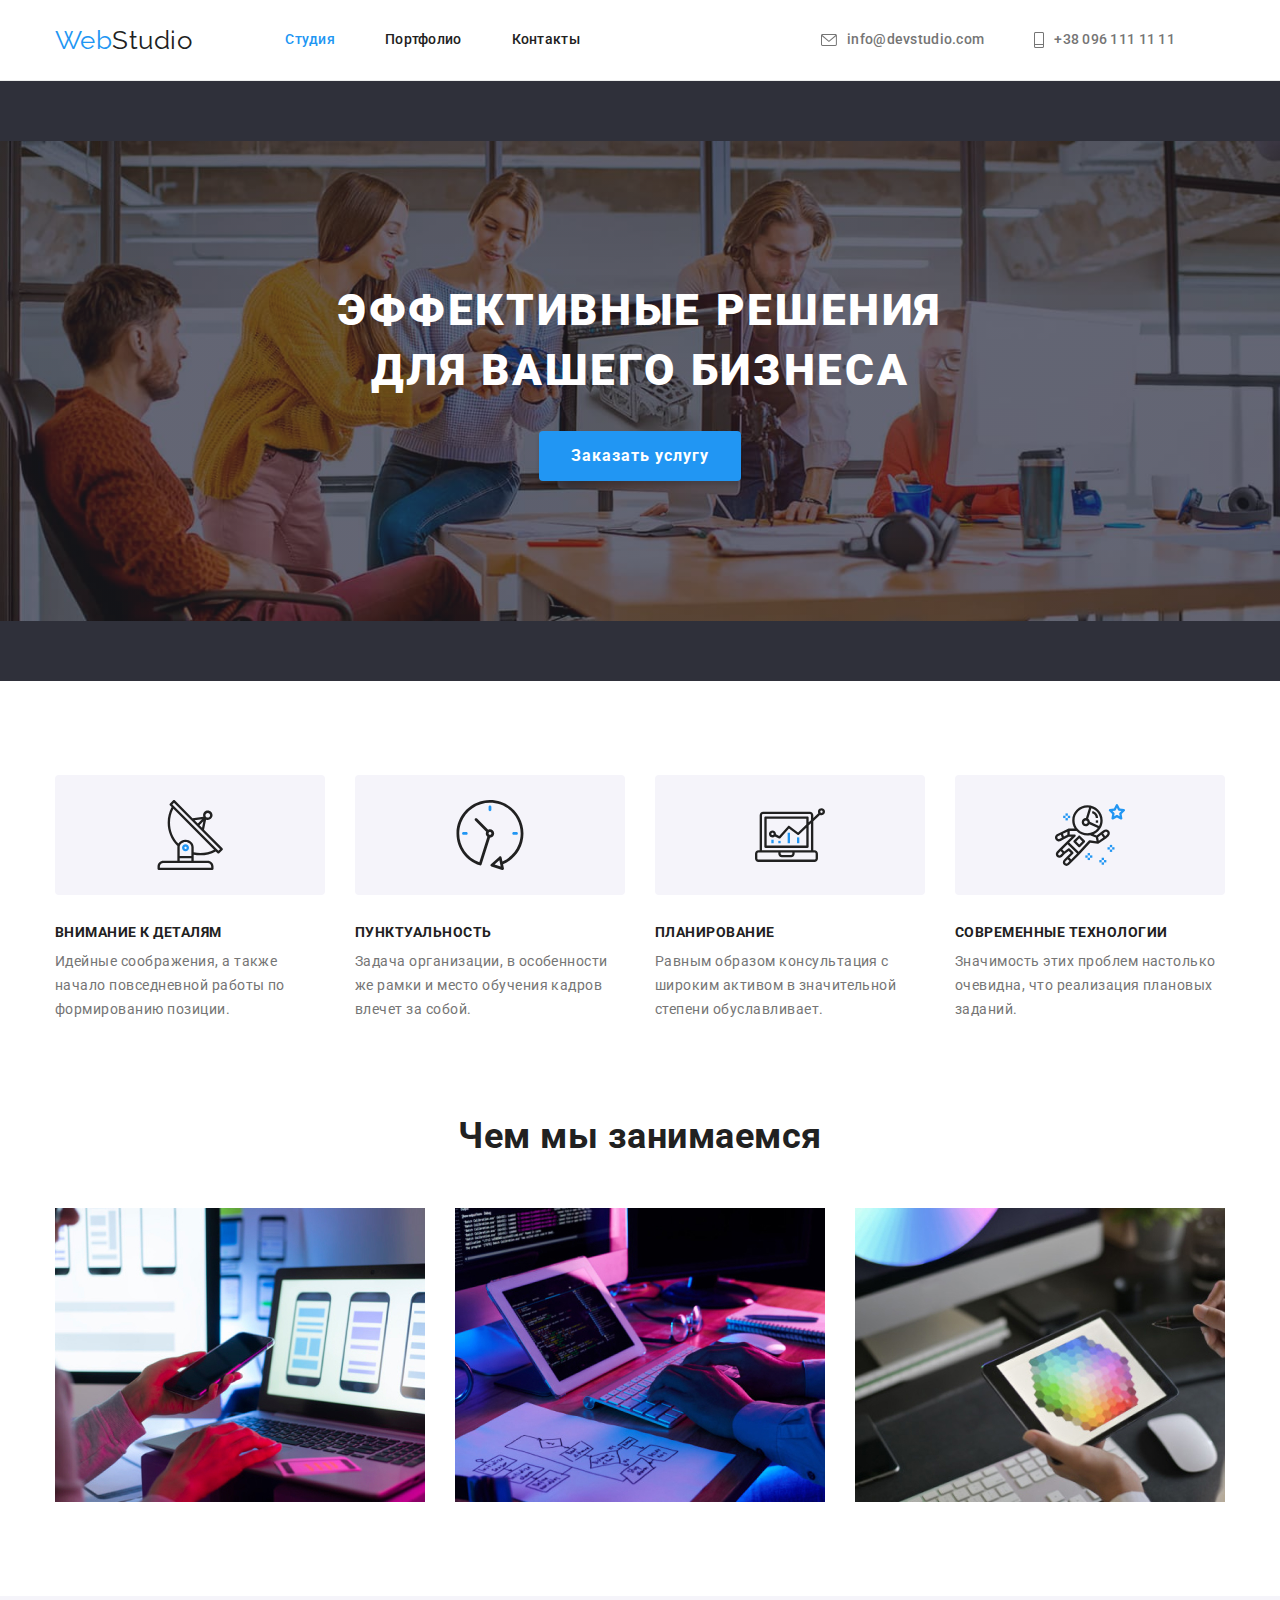
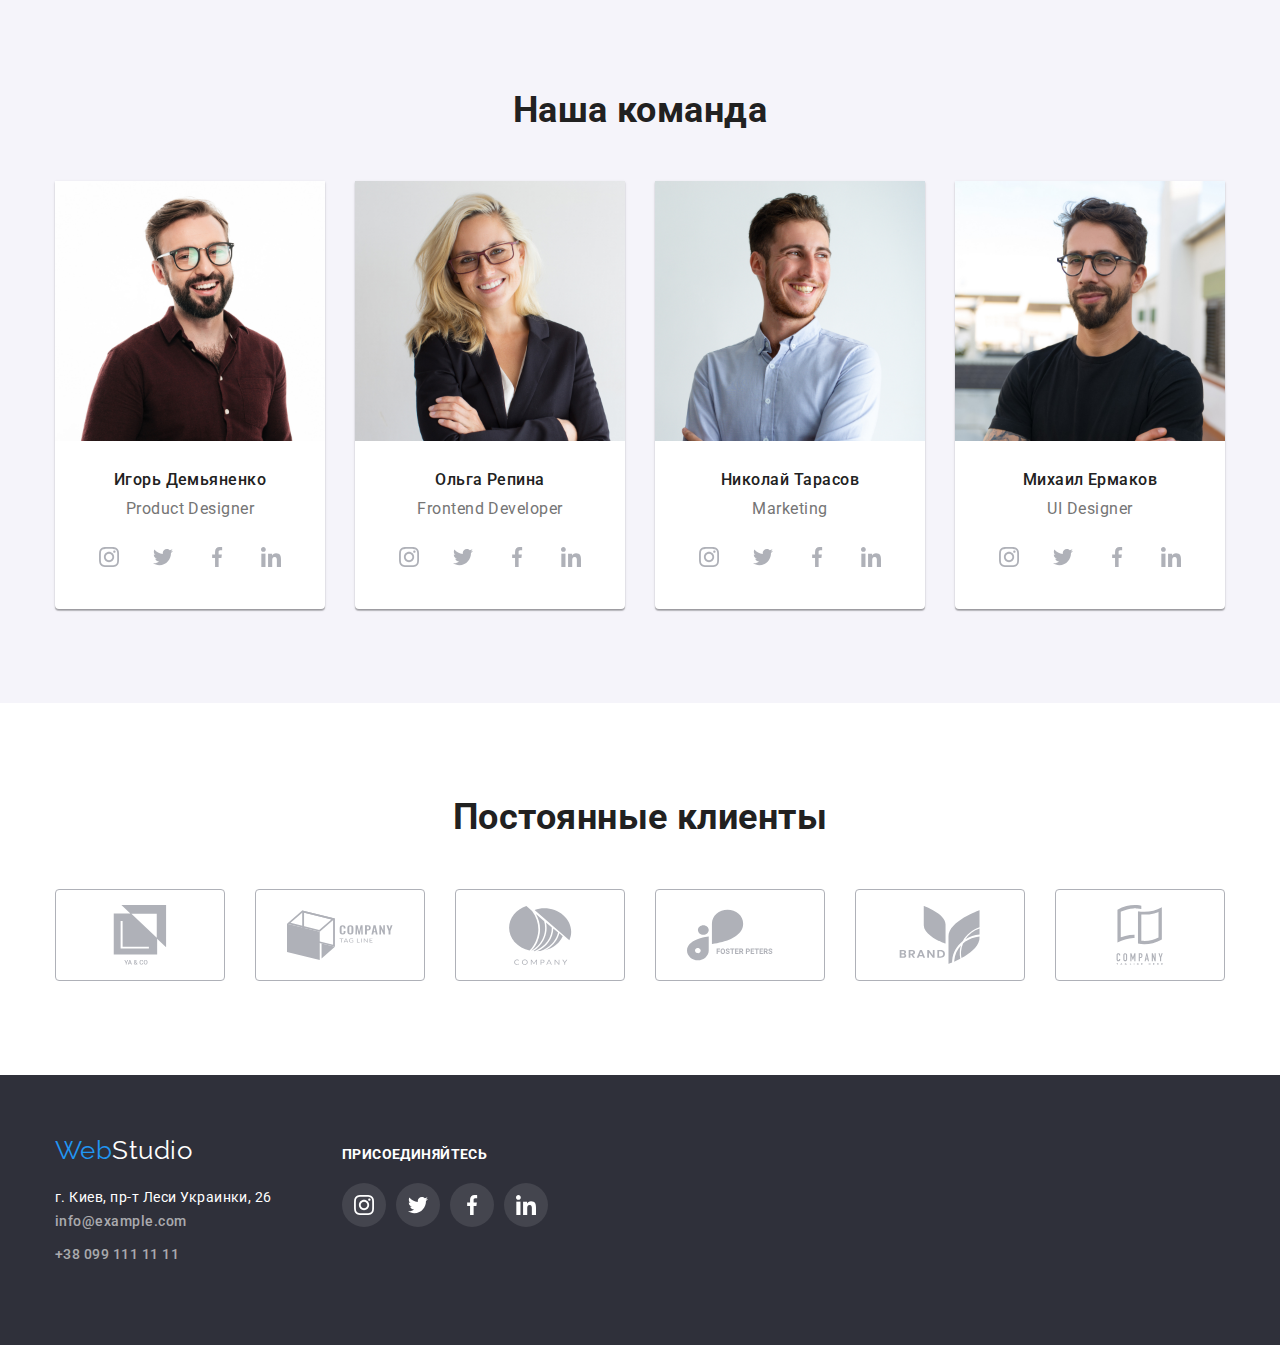
==== index.html @ 04ab1715 "Добавляет файлы ДЗ-4" ====
<!DOCTYPE html>
<html lang="ru">
    <head>
        <meta charset="UTF-8" />
        <meta http-equiv="X-UA-Compatible" content="IE=edge" />
        <meta name="viewport" content="width=device-width, initial-scale=1.0" />
        <title>Document</title>
        <link rel="preconnect" href="https://fonts.gstatic.com" />
        <link
            href="https://fonts.googleapis.com/css2?family=Raleway:wght@700&family=Roboto:wght@400;500;700;900&display=swap"
            rel="stylesheet"
        />
        <link
            rel="stylesheet"
            href="https://cdnjs.cloudflare.com/ajax/libs/modern-normalize/1.0.0/modern-normalize.min.css"
        />
        <link rel="stylesheet" href="css/styles.css" />
    </head>
    <body>
        <header class="line-bottom">
            <div class="container">
                <nav class="main-nav">
                    <a href="index.html" class="logo link"
                        ><span class="logo-accent">Web</span>Studio</a
                    >
                    <ul class="site-nav list">
                        <li class="item">
                            <a href="index.html" class="link current">Студия</a>
                        </li>
                        <li class="item">
                            <a href="portfolio.html" class="link">Портфолио</a>
                        </li>
                        <li class="item">
                            <a href="" class="link item">Контакты</a>
                        </li>
                    </ul>

                    <ul class="contact list mail-like auth-nav">
                        <li class="item">
                            <a
                                href="mailto:info@devstudio.com"
                                class="auth-nav-link"
                            >
                                <svg class="mail-icon" width="16" height="12">
                                    <use
                                        href="./images/symbol-defs.svg#icon-mail"
                                    ></use></svg
                                >info@devstudio.com
                            </a>
                        </li>
                        <li class="item">
                            <a href="tel:+380961111111" class="auth-nav-link"
                                ><svg class="tel-icon" width="10" height="16">
                                    <use
                                        href="./images/symbol-defs.svg#icon-tell"
                                    ></use></svg
                                >+38 096 111 11 11
                            </a>
                        </li>
                    </ul>
                </nav>
            </div>
        </header>
        <main>
            <section class="hero">
                <div class="container">
                    <h1 class="hero-title">
                        Эффективные решения для вашего бизнеса
                    </h1>
                    <button type="button" class="hero-button button">
                        Заказать услугу
                    </button>
                </div>
            </section>
            <section class="section feature-section">
                <div class="container">
                    <ul class="feature-list list">
                        <li class="item-list">
                            <div class="line-icon">
                                <svg
                                    class="feature-icon"
                                    width="70"
                                    height="70"
                                >
                                    <use
                                        href="./images/symbol-defs.svg#icon-antenna"
                                    ></use>
                                </svg>
                            </div>
                            <h3 class="section-title">Внимание к деталям</h3>
                            <p class="section-info">
                                Идейные соображения, а также начало повседневной
                                работы по формированию позиции.
                            </p>
                        </li>
                        <li class="item-list">
                            <div class="line-icon">
                                <svg
                                    class="feature-icon"
                                    width="70"
                                    height="70"
                                >
                                    <use
                                        href="./images/symbol-defs.svg#icon-clock"
                                    ></use>
                                </svg>
                            </div>
                            <h3 class="section-title">Пунктуальность</h3>
                            <p class="section-info">
                                Задача организации, в особенности же рамки и
                                место обучения кадров влечет за собой.
                            </p>
                        </li>
                        <li class="item-list">
                            <div class="line-icon">
                                <svg
                                    class="feature-icon"
                                    width="70"
                                    height="70"
                                >
                                    <use
                                        href="./images/symbol-defs.svg#icon-diagram"
                                    ></use>
                                </svg>
                            </div>
                            <h3 class="section-title">Планирование</h3>
                            <p class="section-info">
                                Равным образом консультация с широким активом в
                                значительной степени обуславливает.
                            </p>
                        </li>
                        <li class="item-list">
                            <div class="line-icon">
                                <svg
                                    class="feature-icon"
                                    width="70"
                                    height="70"
                                >
                                    <use
                                        href="./images/symbol-defs.svg#icon-astronaut"
                                    ></use>
                                </svg>
                            </div>
                            <h3 class="section-title">
                                Современные технологии
                            </h3>
                            <p class="section-info">
                                Значимость этих проблем настолько очевидна, что
                                реализация плановых заданий.
                            </p>
                        </li>
                    </ul>
                </div>
            </section>
            <section class="section">
                <div class="container">
                    <h2 class="section-big list">Чем мы занимаемся</h2>
                    <ul class="work list">
                        <li class="work-item">
                            <a href="">
                                <img
                                    src="images/computer.jpg"
                                    alt="Кодит на компьютере"
                                    width="370"
                            /></a>
                        </li>
                        <li class="work-item">
                            <a href=""
                                ><img
                                    src="images/notebook.jpg"
                                    alt="Кодит на ноутбуке"
                                    width="370"
                            /></a>
                        </li>
                        <li class="work-item">
                            <a href="">
                                <img
                                    src="images/tablet.jpg"
                                    alt="Кодит на планшете"
                                    width="370"
                            /></a>
                        </li>
                    </ul>
                </div>
            </section>
            <section class="section team-color">
                <div class="container">
                    <h2 class="section-big list">Наша команда</h2>
                    <ul class="team list">
                        <li class="team-item">
                            <img
                                src="images/demyanenko.jpg"
                                alt="На фото Игорь Демьяненко"
                                width="270"
                            />
                            <div class="man-rang-item">
                                <h3 class="section-man">Игорь Демьяненко</h3>
                                <p class="section-rang">Product Designer</p>
                                <ul class="list social-team">
                                    <li class="social-team-list">
                                        <a href="" class="social-team-link link">
                                            <svg
                                                class="social-team-icon"
                                                width="20"
                                                height="20"
                                            >
                                                <use
                                                    href="./images/symbol-defs.svg#icon-instagram"
                                                ></use></svg
                                        ></a>
                                    </li>
                                    <li class="social-team-list">
                                        <a href="" class="social-team-link link">
                                            <svg
                                                class="social-team-icon"
                                                width="20"
                                                height="20"
                                            >
                                                <use
                                                    href="./images/symbol-defs.svg#icon-twitter"
                                                ></use></svg
                                        ></a>
                                    </li>
                                    <li class="social-team-list">
                                        <a href="" class="social-team-link link">
                                            <svg
                                                class="social-team-icon"
                                                width="20"
                                                height="20"
                                            >
                                                <use
                                                    href="./images/symbol-defs.svg#icon-facebook"
                                                ></use></svg
                                        ></a>
                                    </li>
                                    <li class="social-team-list">
                                        <a href="" class="social-team-link link">
                                            <svg
                                                class="social-team-icon"
                                                width="20"
                                                height="20"
                                            >
                                                <use
                                                    href="./images/symbol-defs.svg#icon-linkedin"
                                                ></use></svg
                                        ></a>
                                    </li>
                                </ul>
                            </div>
                        </li>
                        <li class="team-item">
                            <img
                                src="images/repina.jpg"
                                alt="На фото Ольга Репина"
                                width="270"
                            />
                            <div class="man-rang-item">
                                <h3 class="section-man">Ольга Репина</h3>
                                <p class="section-rang">Frontend Developer</p>
                                <ul class="list social-team">
                                    <li class="social-team-list">
                                        <a href="" class="social-team-link link">
                                            <svg
                                                class="social-team-icon"
                                                width="20"
                                                height="20"
                                            >
                                                <use
                                                    href="./images/symbol-defs.svg#icon-instagram"
                                                ></use></svg
                                        ></a>
                                    </li>
                                    <li class="social-team-list">
                                        <a href="" class="social-team-link link">
                                            <svg
                                                class="social-team-icon"
                                                width="20"
                                                height="20"
                                            >
                                                <use
                                                    href="./images/symbol-defs.svg#icon-twitter"
                                                ></use></svg
                                        ></a>
                                    </li>
                                    <li class="social-team-list">
                                        <a href="" class="social-team-link link">
                                            <svg
                                                class="social-team-icon"
                                                width="20"
                                                height="20"
                                            >
                                                <use
                                                    href="./images/symbol-defs.svg#icon-facebook"
                                                ></use></svg
                                        ></a>
                                    </li>
                                    <li class="social-team-list">
                                        <a href="" class="social-team-link link">
                                            <svg
                                                class="social-team-icon"
                                                width="20"
                                                height="20"
                                            >
                                                <use
                                                    href="./images/symbol-defs.svg#icon-linkedin"
                                                ></use></svg
                                        ></a>
                                    </li>
                                </ul>
                            </div>
                        </li>
                        <li class="team-item">
                            <img
                                src="images/tarasov.jpg"
                                alt="На фото Николай Тарасов"
                                width="270"
                            />
                            <div class="man-rang-item">
                                <h3 class="section-man">Николай Тарасов</h3>
                                <p class="section-rang">Marketing</p>
                                <ul class="list social-team">
                                    <li class="social-team-list">
                                        <a href="" class="social-team-link link">
                                            <svg
                                                class="social-team-icon"
                                                width="20"
                                                height="20"
                                            >
                                                <use
                                                    href="./images/symbol-defs.svg#icon-instagram"
                                                ></use></svg
                                        ></a>
                                    </li>
                                    <li class="social-team-list">
                                        <a href="" class="social-team-link link">
                                            <svg
                                                class="social-team-icon"
                                                width="20"
                                                height="20"
                                            >
                                                <use
                                                    href="./images/symbol-defs.svg#icon-twitter"
                                                ></use></svg
                                        ></a>
                                    </li>
                                    <li class="social-team-list">
                                        <a href="" class="social-team-link link">
                                            <svg
                                                class="social-team-icon"
                                                width="20"
                                                height="20"
                                            >
                                                <use
                                                    href="./images/symbol-defs.svg#icon-facebook"
                                                ></use></svg
                                        ></a>
                                    </li>
                                    <li class="social-team-list">
                                        <a href="" class="social-team-link link">
                                            <svg
                                                class="social-team-icon"
                                                width="20"
                                                height="20"
                                            >
                                                <use
                                                    href="./images/symbol-defs.svg#icon-linkedin"
                                                ></use></svg
                                        ></a>
                                    </li>
                                </ul>
                            </div>
                        </li>
                        <li class="team-item">
                            <img
                                src="images/ermakov.jpg"
                                alt="На фото Михаил Ермаков"
                                width="270"
                            />
                            <div class="man-rang-item">
                                <h3 class="section-man">Михаил Ермаков</h3>
                                <p class="section-rang">UI Designer</p>
                                <ul class="list social-team">
                                    <li class="social-team-list">
                                        <a href="" class="social-team-link link">
                                            <svg
                                                class="social-team-icon"
                                                width="20"
                                                height="20"
                                            >
                                                <use
                                                    href="./images/symbol-defs.svg#icon-instagram"
                                                ></use></svg
                                        ></a>
                                    </li>
                                    <li class="social-team-list">
                                        <a href="" class="social-team-link link">
                                            <svg
                                                class="social-team-icon"
                                                width="20"
                                                height="20"
                                            >
                                                <use
                                                    href="./images/symbol-defs.svg#icon-twitter"
                                                ></use></svg
                                        ></a>
                                    </li>
                                    <li class="social-team-list">
                                        <a href="" class="social-team-link link">
                                            <svg
                                                class="social-team-icon"
                                                width="20"
                                                height="20"
                                            >
                                                <use
                                                    href="./images/symbol-defs.svg#icon-facebook"
                                                ></use></svg
                                        ></a>
                                    </li>
                                    <li class="social-team-list">
                                        <a href="" class="social-team-link link">
                                            <svg
                                                class="social-team-icon"
                                                width="20"
                                                height="20"
                                            >
                                                <use
                                                    href="./images/symbol-defs.svg#icon-linkedin"
                                                ></use></svg
                                        ></a>
                                    </li>
                                </ul>
                            </div>
                        </li>
                    </ul>
                </div>
            </section>
            <section class="section">
                <div class="container">
                    <h3 class="section-big">Постоянные клиенты</h3>
                    <ul class="list company">
                        <li class="company-list">
                            <a href="" class="company-link">
                                <svg
                                    class="company-icon"
                                    width="106"
                                    height="60"
                                >
                                    <use
                                        href="./images/symbol-defs.svg#icon-yago"
                                    ></use>
                                </svg>
                            </a>
                        </li>
                        <li class="company-list">
                            <a href="" class="company-link">
                                <svg
                                    class="company-icon"
                                    width="106"
                                    height="60"
                                >
                                    <use
                                        href="./images/symbol-defs.svg#icon-tagline"
                                    ></use>
                                </svg>
                            </a>
                        </li>
                        <li class="company-list">
                            <a href="" class="company-link">
                                <svg
                                    class="company-icon"
                                    width="106"
                                    height="60"
                                >
                                    <use
                                        href="./images/symbol-defs.svg#icon-company"
                                    ></use>
                                </svg>
                            </a>
                        </li>
                        <li class="company-list">
                            <a href="" class="company-link">
                                <svg
                                    class="company-icon"
                                    width="106"
                                    height="60"
                                >
                                    <use
                                        href="./images/symbol-defs.svg#icon-foster"
                                    ></use>
                                </svg>
                            </a>
                        </li>
                        <li class="company-list">
                            <a href="" class="company-link">
                                <svg
                                    class="company-icon"
                                    width="106"
                                    height="60"
                                >
                                    <use
                                        href="./images/symbol-defs.svg#icon-brand"
                                    ></use>
                                </svg>
                            </a>
                        </li>
                        <li class="company-list">
                            <a href="" class="company-link">
                                <svg
                                    class="company-icon"
                                    width="106"
                                    height="60"
                                >
                                    <use
                                        href="./images/symbol-defs.svg#icon-taghere"
                                    ></use>
                                </svg>
                            </a>
                        </li>
                    </ul>
                </div>
            </section>
        </main>
        <footer class="footer">
            <div class="container flex-footer">
                <div class="adds">
                    <a href="index.html" class="logo link logo-footer"
                        ><span class="logo-accent">Web</span
                        ><span class="logo-white">Studio</span></a
                    >
                    <address class="adds-like">
                        <p class="list">
                            <span class="adds-item"
                                >г. Киев, пр-т Леси Украинки, 26</span
                            >
                        </p>
                        <ul class="contact list">
                            <li>
                                <a
                                    href="mailto:info@example.com"
                                    class="mail link contact-mail-down"
                                    >info@example.com</a
                                >
                            </li>
                            <li>
                                <a
                                    href="tel:+380991111111"
                                    class="tel link contact-mail-down"
                                    >+38 099 111 11 11</a
                                >
                            </li>
                        </ul>
                    </address>
                </div>
                <div class="plea">
                    <h3 class="plea-title">присоединяйтесь</h3>
                    <ul class="list social">
                        <li class="social-list">
                            <a href="" class="social-link link">
                                <svg class="social-icon" width="20" height="20">
                                    <use
                                        href="./images/symbol-defs.svg#icon-instagram"
                                    ></use></svg
                            ></a>
                        </li>
                        <li class="social-list">
                            <a href="" class="social-link link">
                                <svg class="social-icon" width="20" height="20">
                                    <use
                                        href="./images/symbol-defs.svg#icon-twitter"
                                    ></use></svg
                            ></a>
                        </li>
                        <li class="social-list">
                            <a href="" class="social-link link">
                                <svg class="social-icon" width="20" height="20">
                                    <use
                                        href="./images/symbol-defs.svg#icon-facebook"
                                    ></use></svg
                            ></a>
                        </li>
                        <li class="social-list">
                            <a href="" class="social-link link">
                                <svg class="social-icon" width="20" height="20">
                                    <use
                                        href="./images/symbol-defs.svg#icon-linkedin"
                                    ></use></svg
                            ></a>
                        </li>
                    </ul>
                </div>
            </div>
        </footer>
    </body>
</html>
---- css/styles.css ----
/* цвет основного текста #757575; */
/* вторичный цвет текста  #212121*/
/* основной фон #FFFFFF  */
/* акцент #2196F3 */
/* вторичный цвет фона #2F303A */
/* основной белый цвет #FFFFFF */
:root {
    --light-gray: #757575;
    --dark-gray-100: #212121;
    --blue: #2196f3;
    --blue-gray: #afb1b8;
    --white: #fff;
    --dark-gray-200: #2f303a;
    --star-white: #f5f4fa;
    --white-link: #ffffff99;

    --primary-text-color: var(--light-gray);
    --title-text-color: var(--dark-gray-100);
    --accent-color: var(--blue);
    --title-accent-color: var(--blue-gray);
    --primary-background-color: var(--white);
    --secondary-background-color: var(--dark-gray-200);
    --title-background-color: var(--star-white);
}
body {
    background-color: var(--primary-background-color);
    color: var(--primary-text-color);
    font-family: Roboto, sans-serif;
    letter-spacing: 0.03em;
}
.link {
    text-decoration: none;
    outline: none;
    display: inline-block;
}

a {
    text-decoration: none;
}

.list {
    list-style: none;
    padding: 0;
    margin: 0;
}
.container {
    width: 1200px;
    padding-left: 15px;
    padding-right: 15px;

    margin-left: auto;
    margin-right: auto;

    /* outline: 2px solid tomato;ы */
}
.button {
    cursor: pointer;
    outline: none;
    border: none;
}

.section {
    padding-top: 94px;
    padding-bottom: 94px;

    /* background-color: tomato; */
}
.section.no-padding {
    padding-top: 0;
    padding-bottom: 0;
}

h1,
h2,
h3,
h4,
h5,
h6,
p,
ul {
    margin: 0;
}

img {
    max-width: 100%;
    height: auto;
    display: block;
}

svg {
    display: inline-block;
}

.visually-hidden {
    position: absolute;
    width: 1px;
    height: 1px;
    margin: -1px;
    border: 0;
    padding: 0;

    white-space: nowrap;
    clip-path: inset(100%);
    clip: rect(0 0 0 0);
    overflow: hidden;
}

/* Шапка и подвал */

.logo {
    display: inline-block;
    color: var(--title-text-color);
    font-family: raleway;
    font-size: 26px;
    line-height: 1.19;
}
.logo-accent,
.logo:focus {
    color: var(--accent-color);
}

.logo-white {
    color: var(--white);
}

.logo.logo-footer {
    margin-top: 0;
    margin-bottom: 20px;
}

.line-bottom {
    border-bottom: 1px solid #ececec;
}

.main-nav {
    display: flex;
    align-items: center;
}

.site-nav {
    display: flex;
    font-size: 14px;
    line-height: 1.14;
    font-weight: 500;
    letter-spacing: 0.02em;

    margin-left: 93px;
}

.site-nav .item + .item {
    margin-left: 50px;
}

.site-nav .link {
    display: block;
    padding-top: 32px;
    padding-bottom: 32px;

    color: var(--title-text-color);
}
.site-nav .link:active,
.site-nav .link:focus,
.site-nav .link:hover {
    color: var(--accent-color);
}

.main-nav .current {
    color: var(--accent-color);
}

.auth-nav-link {
    display: flex;
    align-items: center;
    color: var(--primary-text-color);
}

.auth-nav-link:hover,
.auth-nav-link:focus {
    color: var(--accent-color);
}

.auth-nav {
    display: flex;
    margin-left: auto;
    align-items: center;
}

.auth-nav .item:not(last-child) {
    margin-right: 50px;
}

.footer {
    background-color: var(--secondary-background-color);
    padding-top: 60px;
    padding-bottom: 60px;
}

.contact {
    color: var(--title-text-color);
    font-size: 14px;
    line-height: 1.14;
    font-weight: 500;
}

.contact .mail:focus,
.contact .mail:hover,
.contact .tel:focus,
.contact .tel:hover {
    color: var(--accent-color);
}

.mail-icon,
.tel-icon {
    fill: currentColor;
    margin-right: 10px;
}

.mail-icon:hover,
.tel-icon:hover {
    fill: var(--accent-color);
}

.mail-like {
    color: var(--primary-text-color);
    letter-spacing: 0.02em;
}

.adds-like {
    font-style: normal;
}
.adds {
    font-size: 14px;
    line-height: 1.71;

    color: var(--white);
    display: inline-block;
    margin-top: 0;
    margin-bottom: 9px;
}

.contact .contact-mail-down {
    font-size: 14px;
    line-height: 1.71;

    color: var(--white-link);
    display: inline-block;
    margin-top: 0;
    margin-bottom: 9px;
}

.flex-footer {
    display: flex;
    align-items: baseline;
}

.adds {
    margin-right: 70px;
}

.plea {
}

.plea-title {
    text-transform: uppercase;
    color: var(--white);
    font-size: 14px;
    line-height: 1.14;
    letter-spacing: 0.03em;

    margin-top: 0;
    margin-bottom: 20px;
}

.social {
    display: flex;
    align-items: center;
    justify-content: center;
}

.social-list {
}

.social-list:not(:last-child) {
    margin-right: 10px;
}

.social-link {
    display: inline-flex;
    width: 44px;
    height: 44px;
    align-items: center;
    justify-content: center;
    border-radius: 50%;

    background-color: rgba(255, 255, 255, 0.1);
}

.social .social-link:hover,
.social .social-link:focus {
    background-color: var(--accent-color);
}

.social-icon {
    fill: var(--white);
}

/* index.html */
.hero {
    background-color: var(--secondary-background-color);
    text-align: center;
    padding-top: 200px;
    padding-bottom: 200px;

    background-image: linear-gradient(
            to right,
            rgba(47, 48, 58, 0.4),
            rgba(47, 48, 58, 0.4)
        ),
        url(../images/workteam.jpg);

    background-repeat: no-repeat;
    background-position: center;
    background-size: contain;

    /* outline: 1px solid tomato; */
}

.hero-title {
    color: var(--white);
    font-size: 44px;
    line-height: 1.36;
    font-weight: 900;
    letter-spacing: 0.06em;
    text-transform: uppercase;
    margin: 0 auto 30px;

    max-width: 696px;
}
.hero-button {
    background-color: var(--accent-color);
    color: var(--white);
    font-size: 16px;
    line-height: 1.87;
    font-weight: 700;
    letter-spacing: 0.06em;
    border-radius: 4px;
    box-shadow: 0px 4px 4px rgba(0, 0, 0, 0.15);
    padding: 10px 32px;

    min-width: 200px;
}

.feature-list {
    display: flex;
}

.section.feature-section {
    padding-bottom: 0;
}

.item-list {
    flex-basis: 270px;
}

.item-list:not(:last-child) {
    margin-right: 30px;
}

.line-icon {
    display: flex;
    width: 100%;
    height: 120px;
    background-color: var(--title-background-color);
    border-radius: 4px;

    align-items: center;
    justify-content: center;

   
    margin-bottom: 30px;
}

.section-title {
    color: var(--title-text-color);
    font-size: 14px;
    line-height: 1.14;
    font-weight: 700;
    text-transform: uppercase;

    margin-bottom: 10px;
}
.section-info {
    font-size: 14px;
    line-height: 1.7;
    margin-top: 0;
}

.work {
    display: flex;
    flex-wrap: wrap;
    justify-content: center;
}

.work-item {
    flex-basis: 370px;
}

.work .work-item:not(:last-child) {
    margin-right: 30px;
}

.section-big {
    color: var(--title-text-color);
    font-size: 36px;
    line-height: 1.16;
    font-weight: 700;
    margin-top: 0;
    margin-bottom: 50px;
    text-align: center;
}

.team-color {
    background-color: var(--title-background-color);
}

.team {
    display: flex;
    flex-wrap: nowrap;
}

.team .team-item {
    margin-top: 0;
    background-color: var(--white);
    box-shadow: 0px 1px 3px rgba(0, 0, 0, 0.12), 0px 1px 1px rgba(0, 0, 0, 0.14),
        0px 2px 1px rgba(0, 0, 0, 0.2);
    border-radius: 0px 0px 4px 4px;
}

.team .team-item:not(:last-child) {
    margin-right: 30px;
}

.man-rang-item {
    padding-top: 30px;
    padding-bottom: 30px;
}
.section-man {
    color: var(--title-text-color);
    font-size: 16px;
    line-height: 1.18;

    font-weight: 500;
    text-align: center;

    margin-top: 0;
    margin-bottom: 10px;
}
.section-rang {
    font-size: 16px;
    line-height: 1.18;
    text-align: center;

    margin-top: 0;
    margin-bottom: 16px;
}

.social-team {
    display: flex;
    align-items: center;
    justify-content: center;
}

.social-team-list:not(:last-child) {
    margin-right: 10px;
}

.social-team-list {
    display: flex;
}

.social-team-link {
    display: inline-flex;
    width: 44px;
    height: 44px;
    border-radius: 50%;
    justify-content: center;
    align-items: center;
}

.social-team-list .social-team-link .social-team-icon {
    fill: var(--title-accent-color);
}

.social-team-list .social-team-link:hover .social-team-icon,
.social-team-list .social-team-link:focus .social-team-icon {
    fill: var(--white);
}
.social-team-list .social-team-link:hover,
.social-team-list .social-team-link:focus {
    background-color: var(--accent-color);
}

.company {
    display: flex;
    align-items: center;
    justify-content: center;
}

.company .company-list:not(:last-child) {
    margin-right: 30px;
}

.company-link {
    display: inline-flex;
    border: 1px solid var(--blue-gray);
    width: 170px;
    height: 92px;
    justify-content: center;
    align-items: center;
    border-radius: 4px;

    fill: var(--blue-gray);
}

.company-link:hover .company-icon,
.company-link:focus .company-icon {
    fill: var(--accent-color);
}

.company-link:hover,
.company-link:focus {
    border-color: var(--accent-color);
}
/* portfolio.html */

.site-option {
    display: flex;
    justify-content: center;
    margin-bottom: 56px;
}

.site-option .site-option-button {
    background-color: var(--title-background-color);
    color: var(--title-text-color);
    font-family: Roboto, sans-serif;
    font-size: 16px;
    line-height: 1.62;
    font-weight: 500;
    border-radius: 4px;

    padding: 6px 22px;
    min-width: 73px;
    max-width: 145px;
}

.site-option .item-button:not(:last-child) {
    margin-right: 8px;
}

.item-link {
    flex-basis: 370px;
}
.site-combining .item-link:nth-last-child(-n + 3) {
    margin-bottom: 0;
}

.site-option .site-option-button:hover,
.site-option .site-option-button:focus {
    background-color: var(--accent-color);
    color: var(--white);
    box-shadow: 0px 3px 1px rgba(0, 0, 0, 0.1), 0px 1px 2px rgba(0, 0, 0, 0.08),
        0px 2px 2px rgba(0, 0, 0, 0.12);
    border-radius: 4px;
}

.site-combining {
    display: flex;
    flex-wrap: wrap;
    justify-content: center;
}

.site-combining li {
    box-sizing: border-box;

    margin-right: 30px;
    margin-bottom: 30px;
}

.site-combining li:nth-child(3n) {
    margin-right: 0;
}

.line-item {
    border: 1px solid #eeeeee;
    border-top: none;
    padding-top: 20px;
    padding-bottom: 20px;
    padding-left: 24px;
    padding-right: 24px;
}

.site-combining-link:hover,
.site-combining-link:focus {
    box-shadow: 0px 1px 1px rgba(0, 0, 0, 0.12), 0px 4px 4px rgba(0, 0, 0, 0.06),
        1px 4px 6px rgba(0, 0, 0, 0.16);
}

.section-name {
    color: var(--title-text-color);
    font-size: 18px;
    line-height: 2;
    letter-spacing: 0.06em;

    margin-top: 0;
    margin-bottom: 4px;
}
.section-use {
    color: var(--primary-text-color);
    font-size: 16px;
    line-height: 1.87;

    margin-top: 0;
}
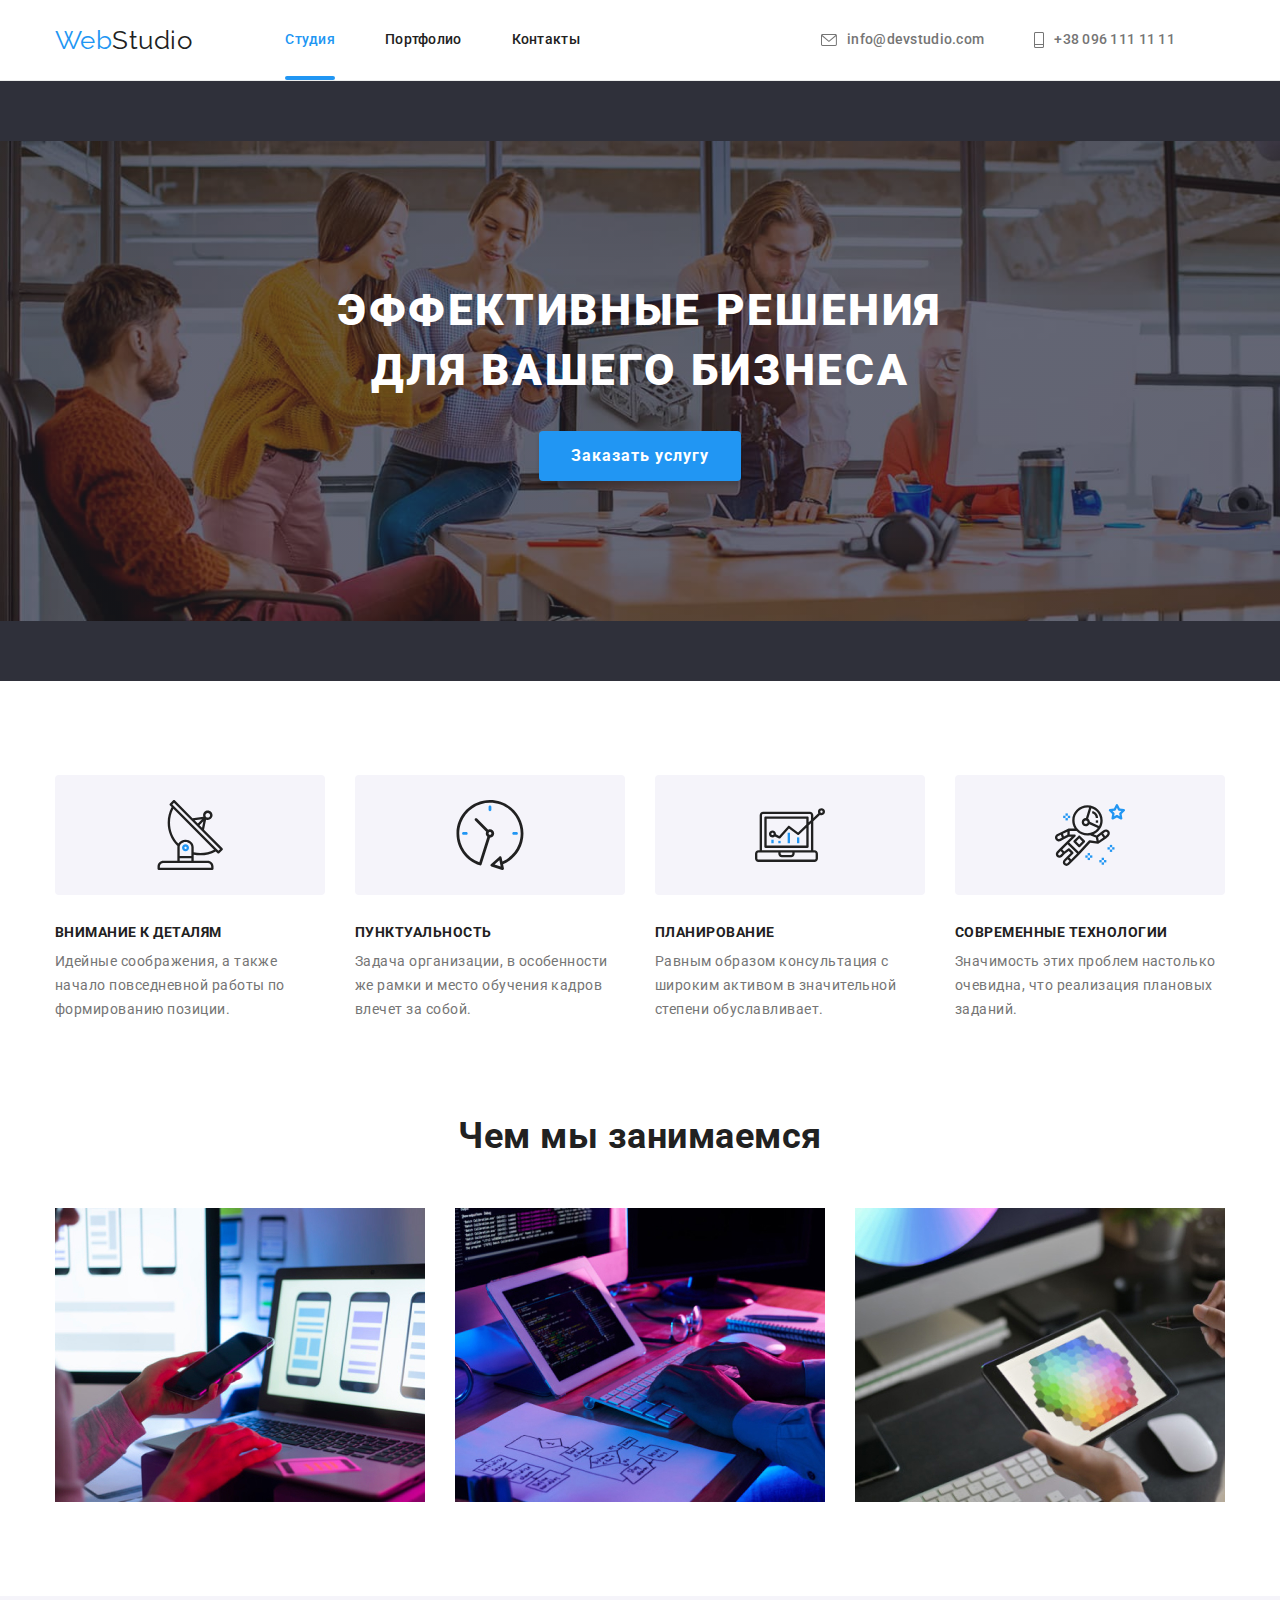
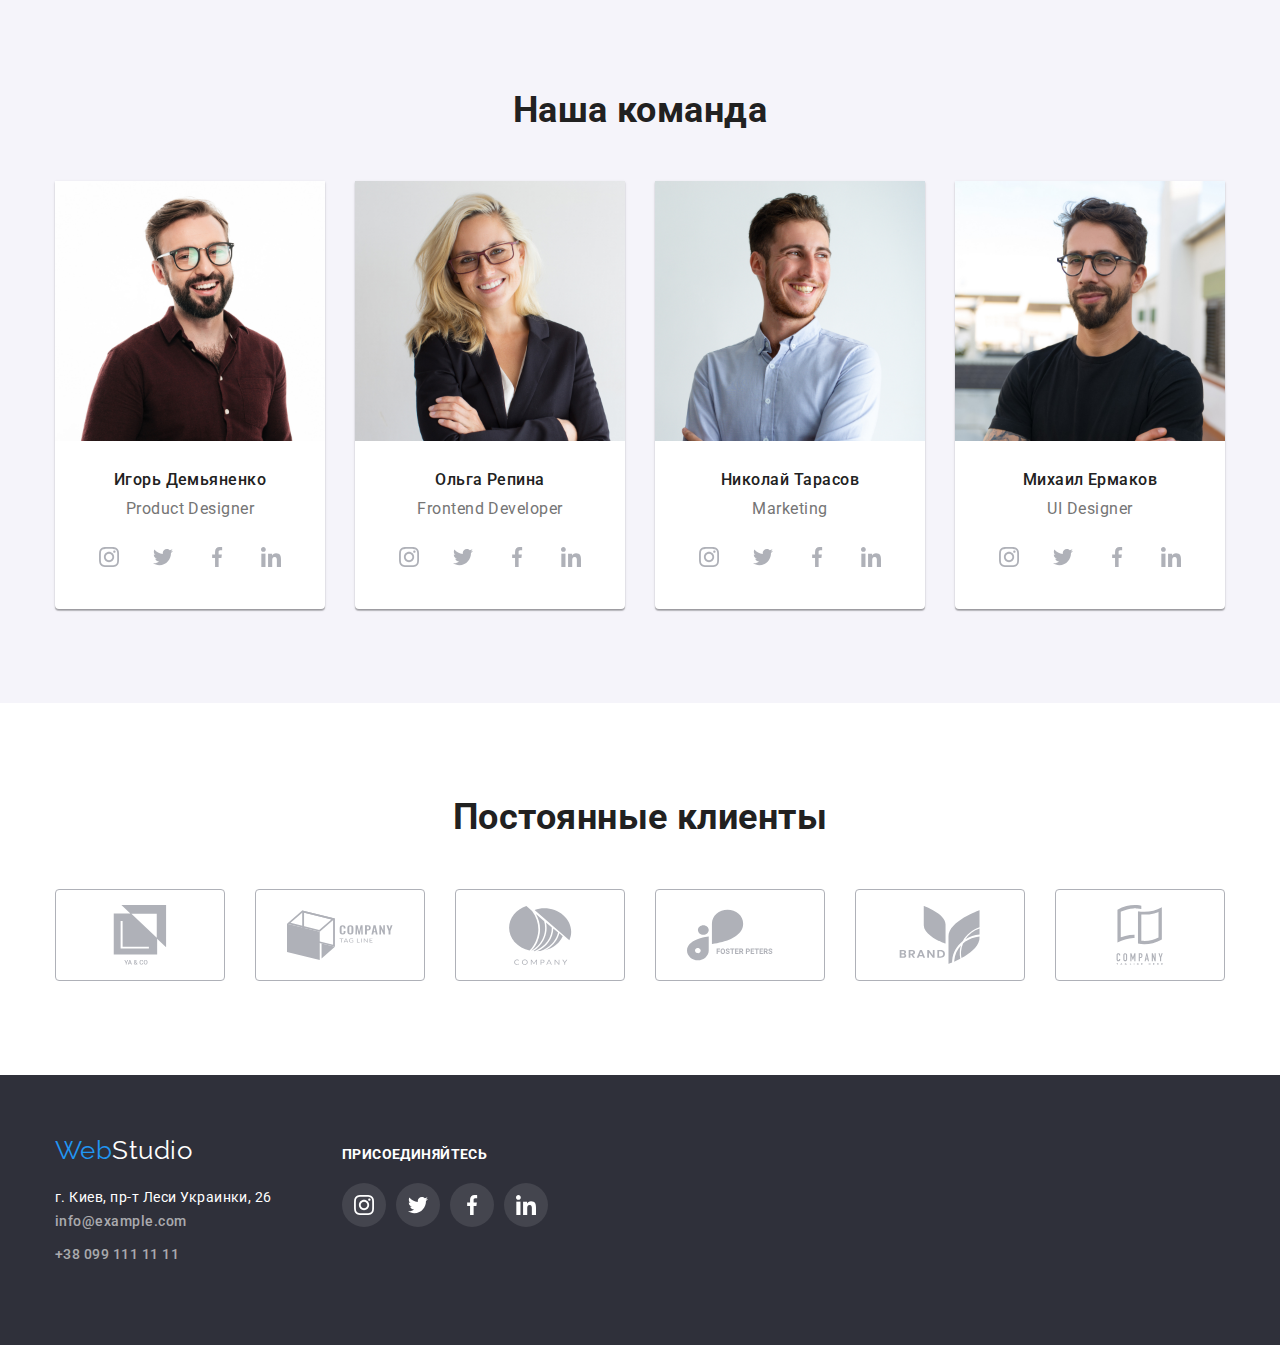
==== commit fc96693b: "Добавляет подчеркивание активной странице" ====
--- a/index.html
+++ b/index.html
@@ -25,7 +25,7 @@
                     >
                     <ul class="site-nav list">
                         <li class="item">
-                            <a href="index.html" class="link current">Студия</a>
+                            <a href="index.html" class="link current link-border">Студия</a>
                         </li>
                         <li class="item">
                             <a href="portfolio.html" class="link">Портфолио</a>
@@ -198,7 +198,10 @@
                                 <p class="section-rang">Product Designer</p>
                                 <ul class="list social-team">
                                     <li class="social-team-list">
-                                        <a href="" class="social-team-link link">
+                                        <a
+                                            href=""
+                                            class="social-team-link link"
+                                        >
                                             <svg
                                                 class="social-team-icon"
                                                 width="20"
@@ -210,7 +213,10 @@
                                         ></a>
                                     </li>
                                     <li class="social-team-list">
-                                        <a href="" class="social-team-link link">
+                                        <a
+                                            href=""
+                                            class="social-team-link link"
+                                        >
                                             <svg
                                                 class="social-team-icon"
                                                 width="20"
@@ -222,7 +228,10 @@
                                         ></a>
                                     </li>
                                     <li class="social-team-list">
-                                        <a href="" class="social-team-link link">
+                                        <a
+                                            href=""
+                                            class="social-team-link link"
+                                        >
                                             <svg
                                                 class="social-team-icon"
                                                 width="20"
@@ -234,7 +243,10 @@
                                         ></a>
                                     </li>
                                     <li class="social-team-list">
-                                        <a href="" class="social-team-link link">
+                                        <a
+                                            href=""
+                                            class="social-team-link link"
+                                        >
                                             <svg
                                                 class="social-team-icon"
                                                 width="20"
@@ -259,7 +271,10 @@
                                 <p class="section-rang">Frontend Developer</p>
                                 <ul class="list social-team">
                                     <li class="social-team-list">
-                                        <a href="" class="social-team-link link">
+                                        <a
+                                            href=""
+                                            class="social-team-link link"
+                                        >
                                             <svg
                                                 class="social-team-icon"
                                                 width="20"
@@ -271,7 +286,10 @@
                                         ></a>
                                     </li>
                                     <li class="social-team-list">
-                                        <a href="" class="social-team-link link">
+                                        <a
+                                            href=""
+                                            class="social-team-link link"
+                                        >
                                             <svg
                                                 class="social-team-icon"
                                                 width="20"
@@ -283,7 +301,10 @@
                                         ></a>
                                     </li>
                                     <li class="social-team-list">
-                                        <a href="" class="social-team-link link">
+                                        <a
+                                            href=""
+                                            class="social-team-link link"
+                                        >
                                             <svg
                                                 class="social-team-icon"
                                                 width="20"
@@ -295,7 +316,10 @@
                                         ></a>
                                     </li>
                                     <li class="social-team-list">
-                                        <a href="" class="social-team-link link">
+                                        <a
+                                            href=""
+                                            class="social-team-link link"
+                                        >
                                             <svg
                                                 class="social-team-icon"
                                                 width="20"
@@ -320,7 +344,10 @@
                                 <p class="section-rang">Marketing</p>
                                 <ul class="list social-team">
                                     <li class="social-team-list">
-                                        <a href="" class="social-team-link link">
+                                        <a
+                                            href=""
+                                            class="social-team-link link"
+                                        >
                                             <svg
                                                 class="social-team-icon"
                                                 width="20"
@@ -332,7 +359,10 @@
                                         ></a>
                                     </li>
                                     <li class="social-team-list">
-                                        <a href="" class="social-team-link link">
+                                        <a
+                                            href=""
+                                            class="social-team-link link"
+                                        >
                                             <svg
                                                 class="social-team-icon"
                                                 width="20"
@@ -344,7 +374,10 @@
                                         ></a>
                                     </li>
                                     <li class="social-team-list">
-                                        <a href="" class="social-team-link link">
+                                        <a
+                                            href=""
+                                            class="social-team-link link"
+                                        >
                                             <svg
                                                 class="social-team-icon"
                                                 width="20"
@@ -356,7 +389,10 @@
                                         ></a>
                                     </li>
                                     <li class="social-team-list">
-                                        <a href="" class="social-team-link link">
+                                        <a
+                                            href=""
+                                            class="social-team-link link"
+                                        >
                                             <svg
                                                 class="social-team-icon"
                                                 width="20"
@@ -381,7 +417,10 @@
                                 <p class="section-rang">UI Designer</p>
                                 <ul class="list social-team">
                                     <li class="social-team-list">
-                                        <a href="" class="social-team-link link">
+                                        <a
+                                            href=""
+                                            class="social-team-link link"
+                                        >
                                             <svg
                                                 class="social-team-icon"
                                                 width="20"
@@ -393,7 +432,10 @@
                                         ></a>
                                     </li>
                                     <li class="social-team-list">
-                                        <a href="" class="social-team-link link">
+                                        <a
+                                            href=""
+                                            class="social-team-link link"
+                                        >
                                             <svg
                                                 class="social-team-icon"
                                                 width="20"
@@ -405,7 +447,10 @@
                                         ></a>
                                     </li>
                                     <li class="social-team-list">
-                                        <a href="" class="social-team-link link">
+                                        <a
+                                            href=""
+                                            class="social-team-link link"
+                                        >
                                             <svg
                                                 class="social-team-icon"
                                                 width="20"
@@ -417,7 +462,10 @@
                                         ></a>
                                     </li>
                                     <li class="social-team-list">
-                                        <a href="" class="social-team-link link">
+                                        <a
+                                            href=""
+                                            class="social-team-link link"
+                                        >
                                             <svg
                                                 class="social-team-icon"
                                                 width="20"
@@ -590,5 +638,6 @@
                 </div>
             </div>
         </footer>
+        <script src="./js/modal.js"></script>
     </body>
 </html>
--- a/css/styles.css
+++ b/css/styles.css
@@ -138,6 +138,7 @@
 }
 
 .site-nav {
+    
     display: flex;
     font-size: 14px;
     line-height: 1.14;
@@ -166,6 +167,22 @@
 
 .main-nav .current {
     color: var(--accent-color);
+}
+
+.link-border{
+    position: relative;
+    display: inline-block;
+}
+.site-nav .link-border::after {
+    position: absolute;
+    left: 0;
+    bottom: 0;
+    content: '';
+    display: inline-block;
+    width: 100%;
+    height: 4px;
+    background-color: var(--accent-color);
+    border-radius: 4px;
 }
 
 .auth-nav-link {
@@ -376,7 +393,6 @@
     align-items: center;
     justify-content: center;
 
-   
     margin-bottom: 30px;
 }
 
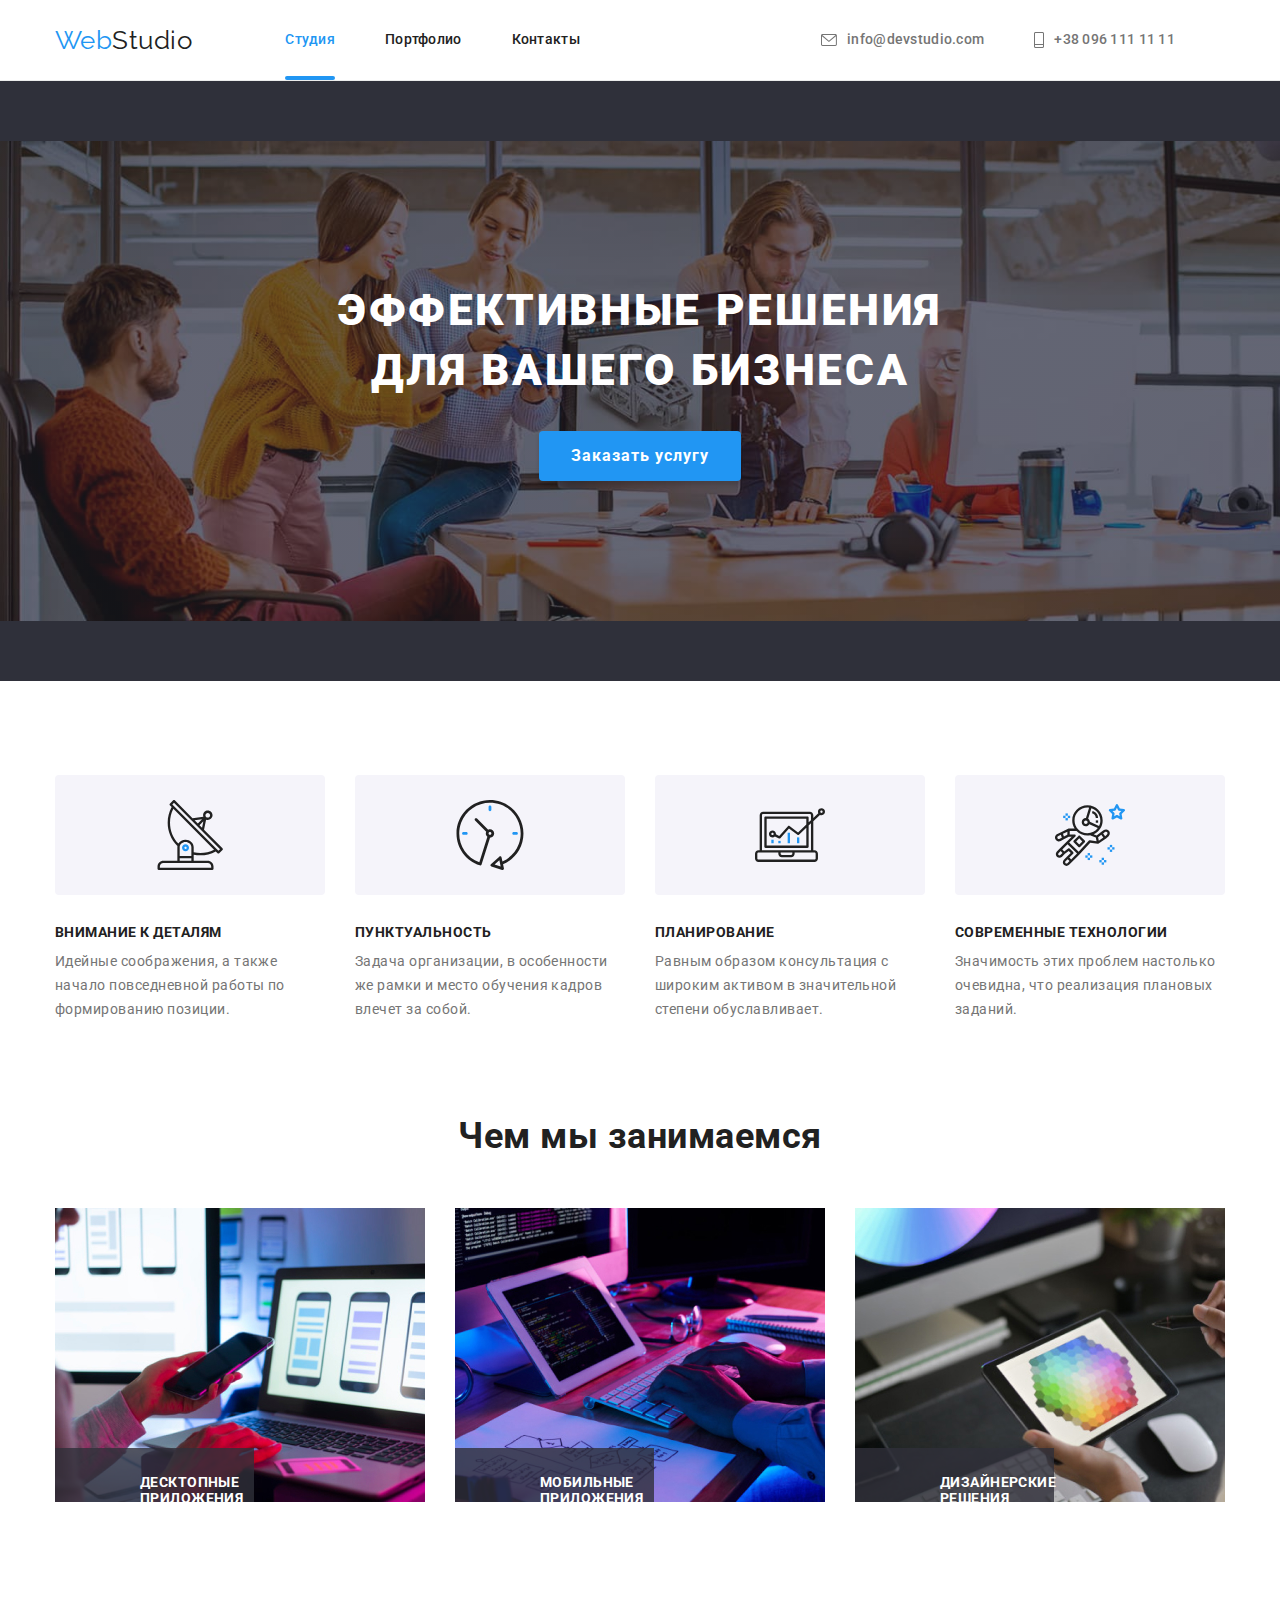
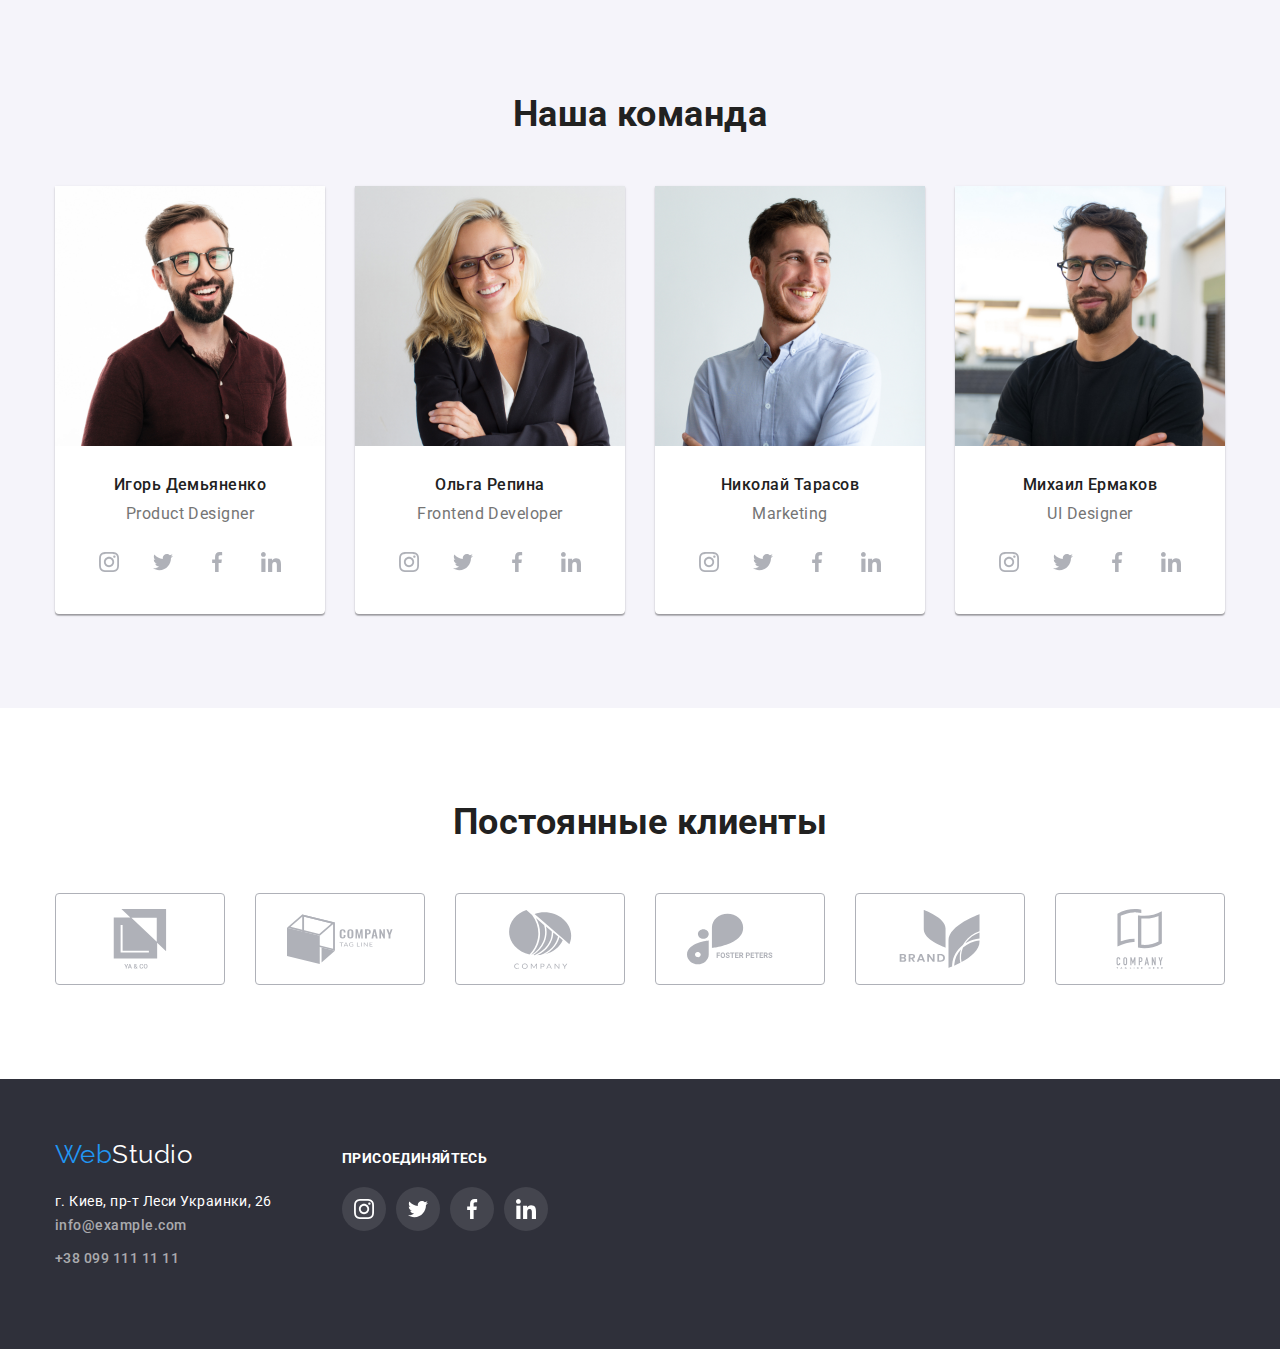
==== commit 1ee04f9c: "Тест" ====
--- a/index.html
+++ b/index.html
@@ -25,7 +25,11 @@
                     >
                     <ul class="site-nav list">
                         <li class="item">
-                            <a href="index.html" class="link current link-border">Студия</a>
+                            <a
+                                href="index.html"
+                                class="link current link-border"
+                                >Студия</a
+                            >
                         </li>
                         <li class="item">
                             <a href="portfolio.html" class="link">Портфолио</a>
@@ -156,29 +160,44 @@
                 <div class="container">
                     <h2 class="section-big list">Чем мы занимаемся</h2>
                     <ul class="work list">
-                        <li class="work-item">
-                            <a href="">
+                       <li class="work-item">
+                            <a href="" class="work-product">
                                 <img
                                     src="images/computer.jpg"
                                     alt="Кодит на компьютере"
                                     width="370"
-                            /></a>
+                                />
+
+                                <h3 class="product-name">
+                                    Десктопные приложения
+                                </h3>
+                            </a>
                         </li>
                         <li class="work-item">
-                            <a href=""
+                            <a href="" class="work-product"
                                 ><img
                                     src="images/notebook.jpg"
                                     alt="Кодит на ноутбуке"
                                     width="370"
-                            /></a>
+                                />
+
+                                <h3 class="product-name">
+                                    Мобильные приложения
+                                </h3>
+                            </a>
                         </li>
                         <li class="work-item">
-                            <a href="">
+                            <a href="" class="work-product">
                                 <img
                                     src="images/tablet.jpg"
                                     alt="Кодит на планшете"
                                     width="370"
-                            /></a>
+                                />
+
+                                <h3 class="product-name">
+                                    Дизайнерские решения
+                                </h3>
+                            </a>
                         </li>
                     </ul>
                 </div>
--- a/css/styles.css
+++ b/css/styles.css
@@ -138,7 +138,6 @@
 }
 
 .site-nav {
-    
     display: flex;
     font-size: 14px;
     line-height: 1.14;
@@ -169,15 +168,14 @@
     color: var(--accent-color);
 }
 
-.link-border{
+.link-border {
     position: relative;
-    display: inline-block;
 }
 .site-nav .link-border::after {
     position: absolute;
     left: 0;
     bottom: 0;
-    content: '';
+    content: "";
     display: inline-block;
     width: 100%;
     height: 4px;
@@ -420,6 +418,39 @@
 .work-item {
     flex-basis: 370px;
 }
+.work-product {
+    position: relative;
+    display: inline-block;
+}
+
+.work-product .product-name {
+    position: absolute;
+    bottom: 0;
+    z-index: 1;
+
+    color: var(--white);
+    width: 199px;
+    height: 16px;
+
+    font-size: 14px;
+    line-height: 1.14;
+    text-align: center;
+    letter-spacing: 0.03em;
+    text-transform: uppercase;
+    
+
+    background: rgba(47, 48, 58, 0.8);
+    padding: 27px 85px 27px 85px;
+}
+
+/* .product-name::after{
+    content: '';
+    position: absolute;
+    top: 50%;
+    bottom: 50%;
+
+    
+} */
 
 .work .work-item:not(:last-child) {
     margin-right: 30px;
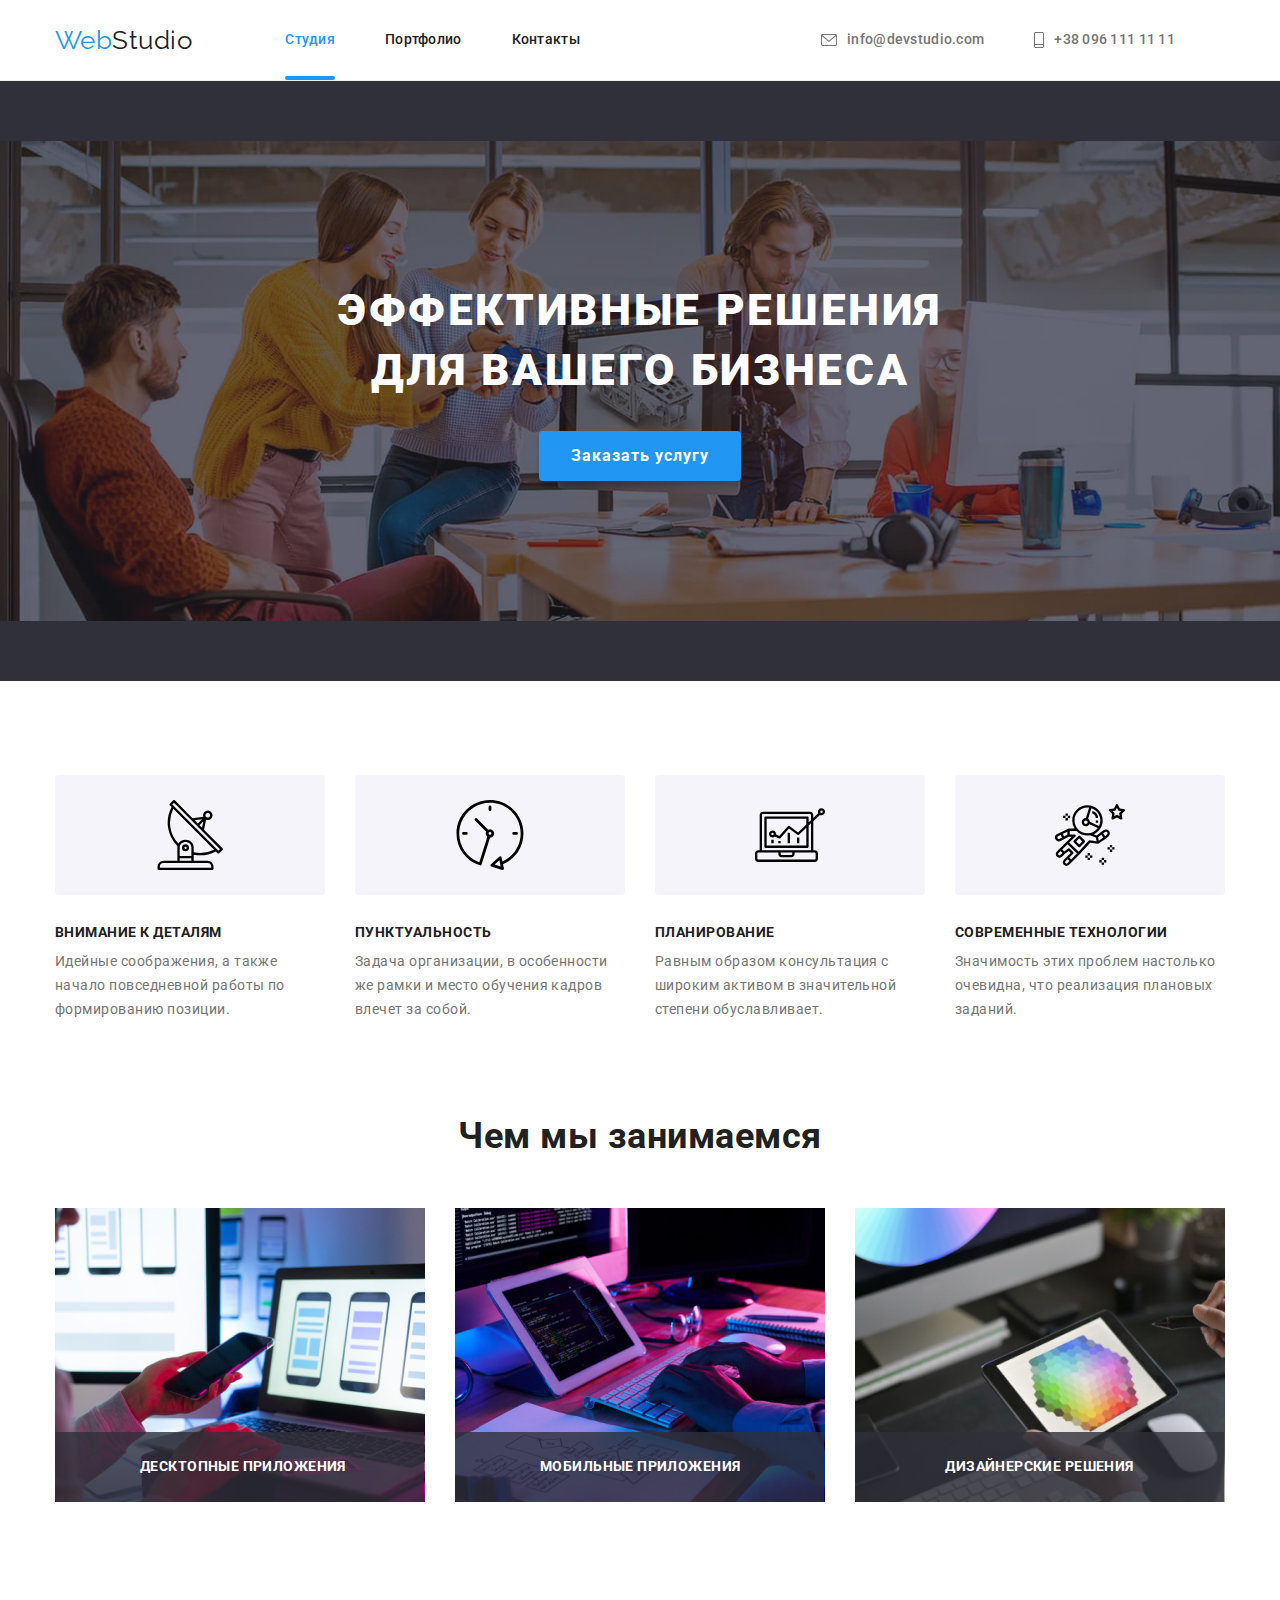
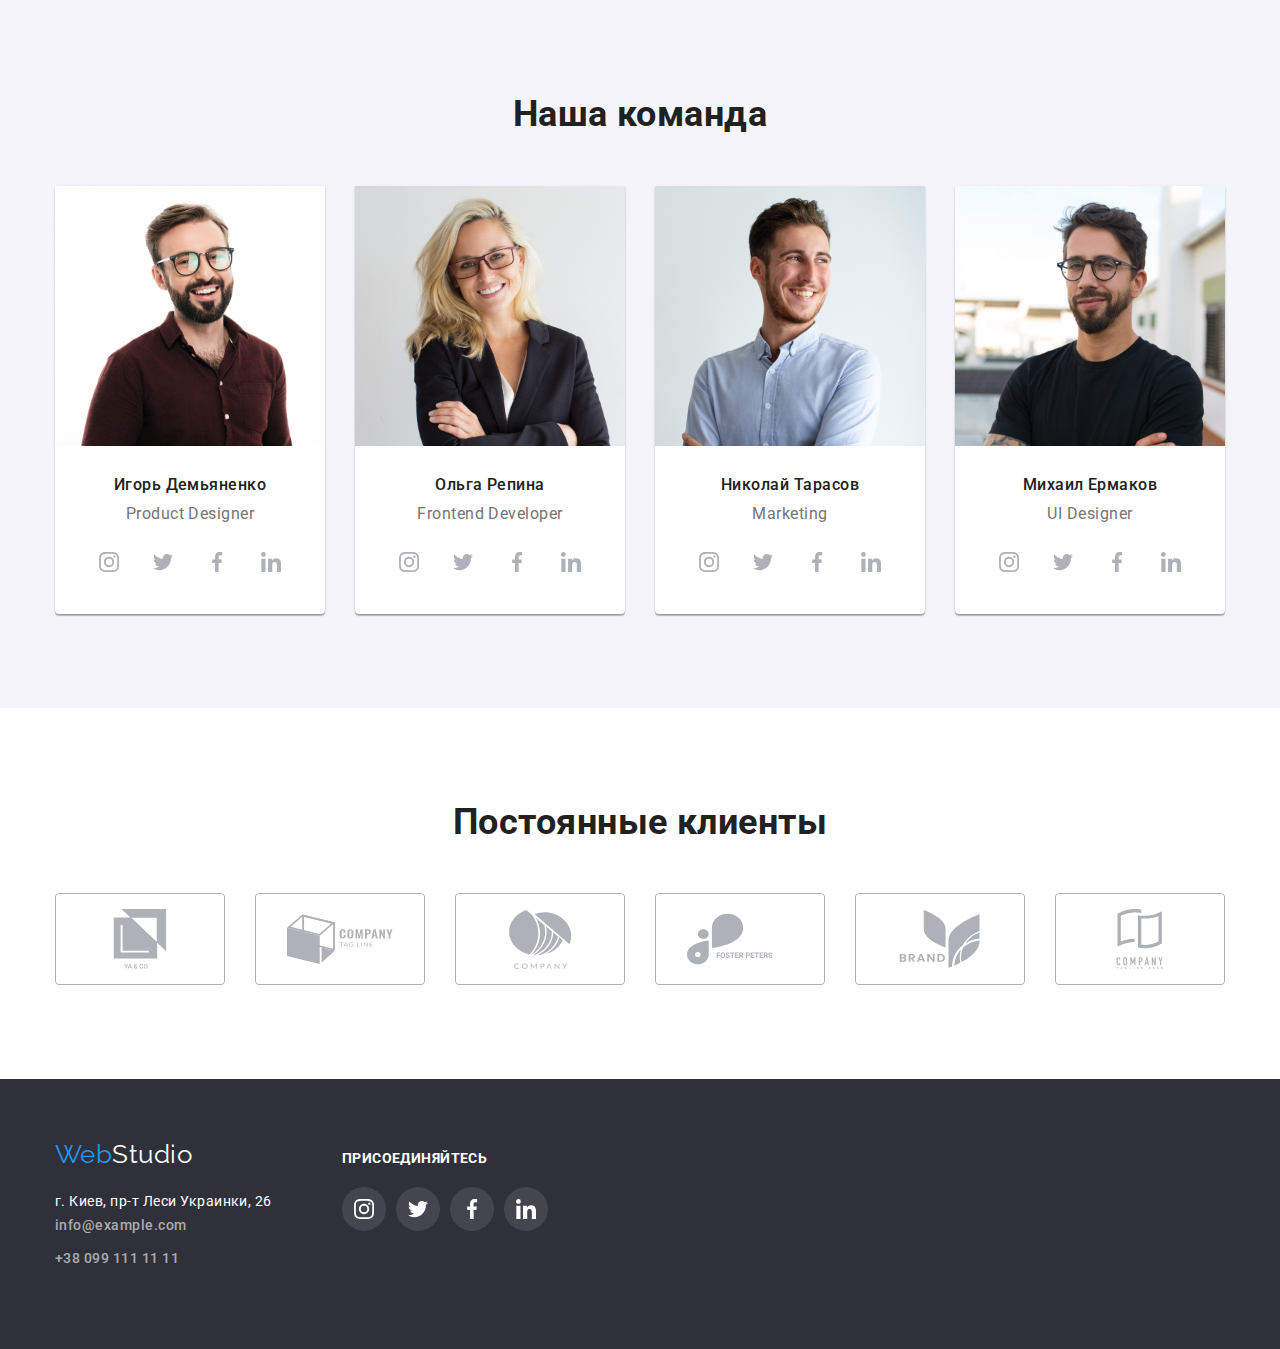
==== commit 07cb37db: "Добавляет модалку и подпись под карточки" ====
--- a/index.html
+++ b/index.html
@@ -47,7 +47,7 @@
                             >
                                 <svg class="mail-icon" width="16" height="12">
                                     <use
-                                        href="./images/symbol-defs.svg#icon-mail"
+                                        href="./images/icons.svg#icon-mail"
                                     ></use></svg
                                 >info@devstudio.com
                             </a>
@@ -56,7 +56,7 @@
                             <a href="tel:+380961111111" class="auth-nav-link"
                                 ><svg class="tel-icon" width="10" height="16">
                                     <use
-                                        href="./images/symbol-defs.svg#icon-tell"
+                                        href="./images/icons.svg#icon-tell"
                                     ></use></svg
                                 >+38 096 111 11 11
                             </a>
@@ -71,7 +71,11 @@
                     <h1 class="hero-title">
                         Эффективные решения для вашего бизнеса
                     </h1>
-                    <button type="button" class="hero-button button">
+                    <button
+                        data-modal-open
+                        type="button"
+                        class="hero-button button"
+                    >
                         Заказать услугу
                     </button>
                 </div>
@@ -87,7 +91,7 @@
                                     height="70"
                                 >
                                     <use
-                                        href="./images/symbol-defs.svg#icon-antenna"
+                                        href="./images/icons.svg#icon-antenna"
                                     ></use>
                                 </svg>
                             </div>
@@ -105,7 +109,7 @@
                                     height="70"
                                 >
                                     <use
-                                        href="./images/symbol-defs.svg#icon-clock"
+                                        href="./images/icons.svg#icon-clock"
                                     ></use>
                                 </svg>
                             </div>
@@ -123,7 +127,7 @@
                                     height="70"
                                 >
                                     <use
-                                        href="./images/symbol-defs.svg#icon-diagram"
+                                        href="./images/icons.svg#icon-diagram"
                                     ></use>
                                 </svg>
                             </div>
@@ -141,7 +145,7 @@
                                     height="70"
                                 >
                                     <use
-                                        href="./images/symbol-defs.svg#icon-astronaut"
+                                        href="./images/icons.svg#icon-astronaut"
                                     ></use>
                                 </svg>
                             </div>
@@ -160,7 +164,7 @@
                 <div class="container">
                     <h2 class="section-big list">Чем мы занимаемся</h2>
                     <ul class="work list">
-                       <li class="work-item">
+                        <li class="work-item">
                             <a href="" class="work-product">
                                 <img
                                     src="images/computer.jpg"
@@ -227,52 +231,52 @@
                                                 height="20"
                                             >
                                                 <use
-                                                    href="./images/symbol-defs.svg#icon-instagram"
-                                                ></use></svg
-                                        ></a>
-                                    </li>
-                                    <li class="social-team-list">
-                                        <a
-                                            href=""
-                                            class="social-team-link link"
-                                        >
-                                            <svg
-                                                class="social-team-icon"
-                                                width="20"
-                                                height="20"
-                                            >
-                                                <use
-                                                    href="./images/symbol-defs.svg#icon-twitter"
-                                                ></use></svg
-                                        ></a>
-                                    </li>
-                                    <li class="social-team-list">
-                                        <a
-                                            href=""
-                                            class="social-team-link link"
-                                        >
-                                            <svg
-                                                class="social-team-icon"
-                                                width="20"
-                                                height="20"
-                                            >
-                                                <use
-                                                    href="./images/symbol-defs.svg#icon-facebook"
-                                                ></use></svg
-                                        ></a>
-                                    </li>
-                                    <li class="social-team-list">
-                                        <a
-                                            href=""
-                                            class="social-team-link link"
-                                        >
-                                            <svg
-                                                class="social-team-icon"
-                                                width="20"
-                                                height="20"
-                                            >
-                                                <use
-                                                    href="./images/symbol-defs.svg#icon-linkedin"
+                                                    href="./images/icons.svg#icon-instagram"
+                                                ></use></svg
+                                        ></a>
+                                    </li>
+                                    <li class="social-team-list">
+                                        <a
+                                            href=""
+                                            class="social-team-link link"
+                                        >
+                                            <svg
+                                                class="social-team-icon"
+                                                width="20"
+                                                height="20"
+                                            >
+                                                <use
+                                                    href="./images/icons.svg#icon-twitter"
+                                                ></use></svg
+                                        ></a>
+                                    </li>
+                                    <li class="social-team-list">
+                                        <a
+                                            href=""
+                                            class="social-team-link link"
+                                        >
+                                            <svg
+                                                class="social-team-icon"
+                                                width="20"
+                                                height="20"
+                                            >
+                                                <use
+                                                    href="./images/icons.svg#icon-facebook"
+                                                ></use></svg
+                                        ></a>
+                                    </li>
+                                    <li class="social-team-list">
+                                        <a
+                                            href=""
+                                            class="social-team-link link"
+                                        >
+                                            <svg
+                                                class="social-team-icon"
+                                                width="20"
+                                                height="20"
+                                            >
+                                                <use
+                                                    href="./images/icons.svg#icon-linkedin"
                                                 ></use></svg
                                         ></a>
                                     </li>
@@ -300,52 +304,52 @@
                                                 height="20"
                                             >
                                                 <use
-                                                    href="./images/symbol-defs.svg#icon-instagram"
-                                                ></use></svg
-                                        ></a>
-                                    </li>
-                                    <li class="social-team-list">
-                                        <a
-                                            href=""
-                                            class="social-team-link link"
-                                        >
-                                            <svg
-                                                class="social-team-icon"
-                                                width="20"
-                                                height="20"
-                                            >
-                                                <use
-                                                    href="./images/symbol-defs.svg#icon-twitter"
-                                                ></use></svg
-                                        ></a>
-                                    </li>
-                                    <li class="social-team-list">
-                                        <a
-                                            href=""
-                                            class="social-team-link link"
-                                        >
-                                            <svg
-                                                class="social-team-icon"
-                                                width="20"
-                                                height="20"
-                                            >
-                                                <use
-                                                    href="./images/symbol-defs.svg#icon-facebook"
-                                                ></use></svg
-                                        ></a>
-                                    </li>
-                                    <li class="social-team-list">
-                                        <a
-                                            href=""
-                                            class="social-team-link link"
-                                        >
-                                            <svg
-                                                class="social-team-icon"
-                                                width="20"
-                                                height="20"
-                                            >
-                                                <use
-                                                    href="./images/symbol-defs.svg#icon-linkedin"
+                                                    href="./images/icons.svg#icon-instagram"
+                                                ></use></svg
+                                        ></a>
+                                    </li>
+                                    <li class="social-team-list">
+                                        <a
+                                            href=""
+                                            class="social-team-link link"
+                                        >
+                                            <svg
+                                                class="social-team-icon"
+                                                width="20"
+                                                height="20"
+                                            >
+                                                <use
+                                                    href="./images/icons.svg#icon-twitter"
+                                                ></use></svg
+                                        ></a>
+                                    </li>
+                                    <li class="social-team-list">
+                                        <a
+                                            href=""
+                                            class="social-team-link link"
+                                        >
+                                            <svg
+                                                class="social-team-icon"
+                                                width="20"
+                                                height="20"
+                                            >
+                                                <use
+                                                    href="./images/icons.svg#icon-facebook"
+                                                ></use></svg
+                                        ></a>
+                                    </li>
+                                    <li class="social-team-list">
+                                        <a
+                                            href=""
+                                            class="social-team-link link"
+                                        >
+                                            <svg
+                                                class="social-team-icon"
+                                                width="20"
+                                                height="20"
+                                            >
+                                                <use
+                                                    href="./images/icons.svg#icon-linkedin"
                                                 ></use></svg
                                         ></a>
                                     </li>
@@ -373,52 +377,52 @@
                                                 height="20"
                                             >
                                                 <use
-                                                    href="./images/symbol-defs.svg#icon-instagram"
-                                                ></use></svg
-                                        ></a>
-                                    </li>
-                                    <li class="social-team-list">
-                                        <a
-                                            href=""
-                                            class="social-team-link link"
-                                        >
-                                            <svg
-                                                class="social-team-icon"
-                                                width="20"
-                                                height="20"
-                                            >
-                                                <use
-                                                    href="./images/symbol-defs.svg#icon-twitter"
-                                                ></use></svg
-                                        ></a>
-                                    </li>
-                                    <li class="social-team-list">
-                                        <a
-                                            href=""
-                                            class="social-team-link link"
-                                        >
-                                            <svg
-                                                class="social-team-icon"
-                                                width="20"
-                                                height="20"
-                                            >
-                                                <use
-                                                    href="./images/symbol-defs.svg#icon-facebook"
-                                                ></use></svg
-                                        ></a>
-                                    </li>
-                                    <li class="social-team-list">
-                                        <a
-                                            href=""
-                                            class="social-team-link link"
-                                        >
-                                            <svg
-                                                class="social-team-icon"
-                                                width="20"
-                                                height="20"
-                                            >
-                                                <use
-                                                    href="./images/symbol-defs.svg#icon-linkedin"
+                                                    href="./images/icons.svg#icon-instagram"
+                                                ></use></svg
+                                        ></a>
+                                    </li>
+                                    <li class="social-team-list">
+                                        <a
+                                            href=""
+                                            class="social-team-link link"
+                                        >
+                                            <svg
+                                                class="social-team-icon"
+                                                width="20"
+                                                height="20"
+                                            >
+                                                <use
+                                                    href="./images/icons.svg#icon-twitter"
+                                                ></use></svg
+                                        ></a>
+                                    </li>
+                                    <li class="social-team-list">
+                                        <a
+                                            href=""
+                                            class="social-team-link link"
+                                        >
+                                            <svg
+                                                class="social-team-icon"
+                                                width="20"
+                                                height="20"
+                                            >
+                                                <use
+                                                    href="./images/icons.svg#icon-facebook"
+                                                ></use></svg
+                                        ></a>
+                                    </li>
+                                    <li class="social-team-list">
+                                        <a
+                                            href=""
+                                            class="social-team-link link"
+                                        >
+                                            <svg
+                                                class="social-team-icon"
+                                                width="20"
+                                                height="20"
+                                            >
+                                                <use
+                                                    href="./images/icons.svg#icon-linkedin"
                                                 ></use></svg
                                         ></a>
                                     </li>
@@ -446,52 +450,52 @@
                                                 height="20"
                                             >
                                                 <use
-                                                    href="./images/symbol-defs.svg#icon-instagram"
-                                                ></use></svg
-                                        ></a>
-                                    </li>
-                                    <li class="social-team-list">
-                                        <a
-                                            href=""
-                                            class="social-team-link link"
-                                        >
-                                            <svg
-                                                class="social-team-icon"
-                                                width="20"
-                                                height="20"
-                                            >
-                                                <use
-                                                    href="./images/symbol-defs.svg#icon-twitter"
-                                                ></use></svg
-                                        ></a>
-                                    </li>
-                                    <li class="social-team-list">
-                                        <a
-                                            href=""
-                                            class="social-team-link link"
-                                        >
-                                            <svg
-                                                class="social-team-icon"
-                                                width="20"
-                                                height="20"
-                                            >
-                                                <use
-                                                    href="./images/symbol-defs.svg#icon-facebook"
-                                                ></use></svg
-                                        ></a>
-                                    </li>
-                                    <li class="social-team-list">
-                                        <a
-                                            href=""
-                                            class="social-team-link link"
-                                        >
-                                            <svg
-                                                class="social-team-icon"
-                                                width="20"
-                                                height="20"
-                                            >
-                                                <use
-                                                    href="./images/symbol-defs.svg#icon-linkedin"
+                                                    href="./images/icons.svg#icon-instagram"
+                                                ></use></svg
+                                        ></a>
+                                    </li>
+                                    <li class="social-team-list">
+                                        <a
+                                            href=""
+                                            class="social-team-link link"
+                                        >
+                                            <svg
+                                                class="social-team-icon"
+                                                width="20"
+                                                height="20"
+                                            >
+                                                <use
+                                                    href="./images/icons.svg#icon-twitter"
+                                                ></use></svg
+                                        ></a>
+                                    </li>
+                                    <li class="social-team-list">
+                                        <a
+                                            href=""
+                                            class="social-team-link link"
+                                        >
+                                            <svg
+                                                class="social-team-icon"
+                                                width="20"
+                                                height="20"
+                                            >
+                                                <use
+                                                    href="./images/icons.svg#icon-facebook"
+                                                ></use></svg
+                                        ></a>
+                                    </li>
+                                    <li class="social-team-list">
+                                        <a
+                                            href=""
+                                            class="social-team-link link"
+                                        >
+                                            <svg
+                                                class="social-team-icon"
+                                                width="20"
+                                                height="20"
+                                            >
+                                                <use
+                                                    href="./images/icons.svg#icon-linkedin"
                                                 ></use></svg
                                         ></a>
                                     </li>
@@ -513,7 +517,7 @@
                                     height="60"
                                 >
                                     <use
-                                        href="./images/symbol-defs.svg#icon-yago"
+                                        href="./images/icons.svg#icon-yago"
                                     ></use>
                                 </svg>
                             </a>
@@ -526,7 +530,7 @@
                                     height="60"
                                 >
                                     <use
-                                        href="./images/symbol-defs.svg#icon-tagline"
+                                        href="./images/icons.svg#icon-tagline"
                                     ></use>
                                 </svg>
                             </a>
@@ -539,7 +543,7 @@
                                     height="60"
                                 >
                                     <use
-                                        href="./images/symbol-defs.svg#icon-company"
+                                        href="./images/icons.svg#icon-company"
                                     ></use>
                                 </svg>
                             </a>
@@ -552,7 +556,7 @@
                                     height="60"
                                 >
                                     <use
-                                        href="./images/symbol-defs.svg#icon-foster"
+                                        href="./images/icons.svg#icon-foster"
                                     ></use>
                                 </svg>
                             </a>
@@ -565,7 +569,7 @@
                                     height="60"
                                 >
                                     <use
-                                        href="./images/symbol-defs.svg#icon-brand"
+                                        href="./images/icons.svg#icon-brand"
                                     ></use>
                                 </svg>
                             </a>
@@ -578,7 +582,7 @@
                                     height="60"
                                 >
                                     <use
-                                        href="./images/symbol-defs.svg#icon-taghere"
+                                        href="./images/icons.svg#icon-taghere"
                                     ></use>
                                 </svg>
                             </a>
@@ -625,7 +629,7 @@
                             <a href="" class="social-link link">
                                 <svg class="social-icon" width="20" height="20">
                                     <use
-                                        href="./images/symbol-defs.svg#icon-instagram"
+                                        href="./images/icons.svg#icon-instagram"
                                     ></use></svg
                             ></a>
                         </li>
@@ -633,7 +637,7 @@
                             <a href="" class="social-link link">
                                 <svg class="social-icon" width="20" height="20">
                                     <use
-                                        href="./images/symbol-defs.svg#icon-twitter"
+                                        href="./images/icons.svg#icon-twitter"
                                     ></use></svg
                             ></a>
                         </li>
@@ -641,7 +645,7 @@
                             <a href="" class="social-link link">
                                 <svg class="social-icon" width="20" height="20">
                                     <use
-                                        href="./images/symbol-defs.svg#icon-facebook"
+                                        href="./images/icons.svg#icon-facebook"
                                     ></use></svg
                             ></a>
                         </li>
@@ -649,11 +653,20 @@
                             <a href="" class="social-link link">
                                 <svg class="social-icon" width="20" height="20">
                                     <use
-                                        href="./images/symbol-defs.svg#icon-linkedin"
+                                        href="./images/icons.svg#icon-linkedin"
                                     ></use></svg
                             ></a>
                         </li>
                     </ul>
+                </div>
+            </div>
+            <div data-modal class="backdrop is-hidden">
+                <div class="modal">
+                    <button data-modal-close class="modal-button">
+                        <svg class="modal-icons" width="11" height="11">
+                            <use href="./images/icons.svg#icon-close"></use>
+                        </svg>
+                    </button>
                 </div>
             </div>
         </footer>
--- a/css/styles.css
+++ b/css/styles.css
@@ -425,8 +425,8 @@
 
 .work-product .product-name {
     position: absolute;
+    box-sizing: content-box;
     bottom: 0;
-    z-index: 1;
 
     color: var(--white);
     width: 199px;
@@ -437,20 +437,17 @@
     text-align: center;
     letter-spacing: 0.03em;
     text-transform: uppercase;
-    
 
     background: rgba(47, 48, 58, 0.8);
     padding: 27px 85px 27px 85px;
-}
-
-/* .product-name::after{
-    content: '';
-    position: absolute;
-    top: 50%;
-    bottom: 50%;
-
-    
-} */
+
+
+}
+
+.product-name{
+    display: inline-block;
+    white-space: nowrap; 
+}
 
 .work .work-item:not(:last-child) {
     margin-right: 30px;
@@ -668,3 +665,58 @@
 
     margin-top: 0;
 }
+
+/* Модалка */
+
+.backdrop {
+    position: fixed;
+    top: 0;
+    left: 0;
+    width: 100%;
+    height: 100%;
+    background-color: rgba(0, 0, 0, 0.2);
+}
+
+.backdrop.is-hidden{
+    opacity: 0;
+    pointer-events: none;
+}
+
+.modal {
+    position: absolute;
+    display: flex;
+    justify-content: flex-end;
+    top: 50%;
+    left: 50%;
+    transform: translate(-50%, -50%);
+
+    min-width: 528px;
+    min-height: 581px;
+
+    background: var(--white);
+    box-shadow: 0px 1px 3px rgba(0, 0, 0, 0.12), 0px 1px 1px rgba(0, 0, 0, 0.14),
+        0px 2px 1px rgba(0, 0, 0, 0.2);
+    border-radius: 4px;
+
+    
+}
+
+.modal-button {
+    
+    width: 30px;
+    height: 30px;
+
+    background-color: var(--white);
+    border: 1px solid rgba(0, 0, 0, 0.1);
+    border-radius: 50%;
+    margin-top: 8px;
+    margin-right: 8px;
+
+
+}
+
+.modal-icons{
+    fill: var(--title-text-color);
+}
+
+
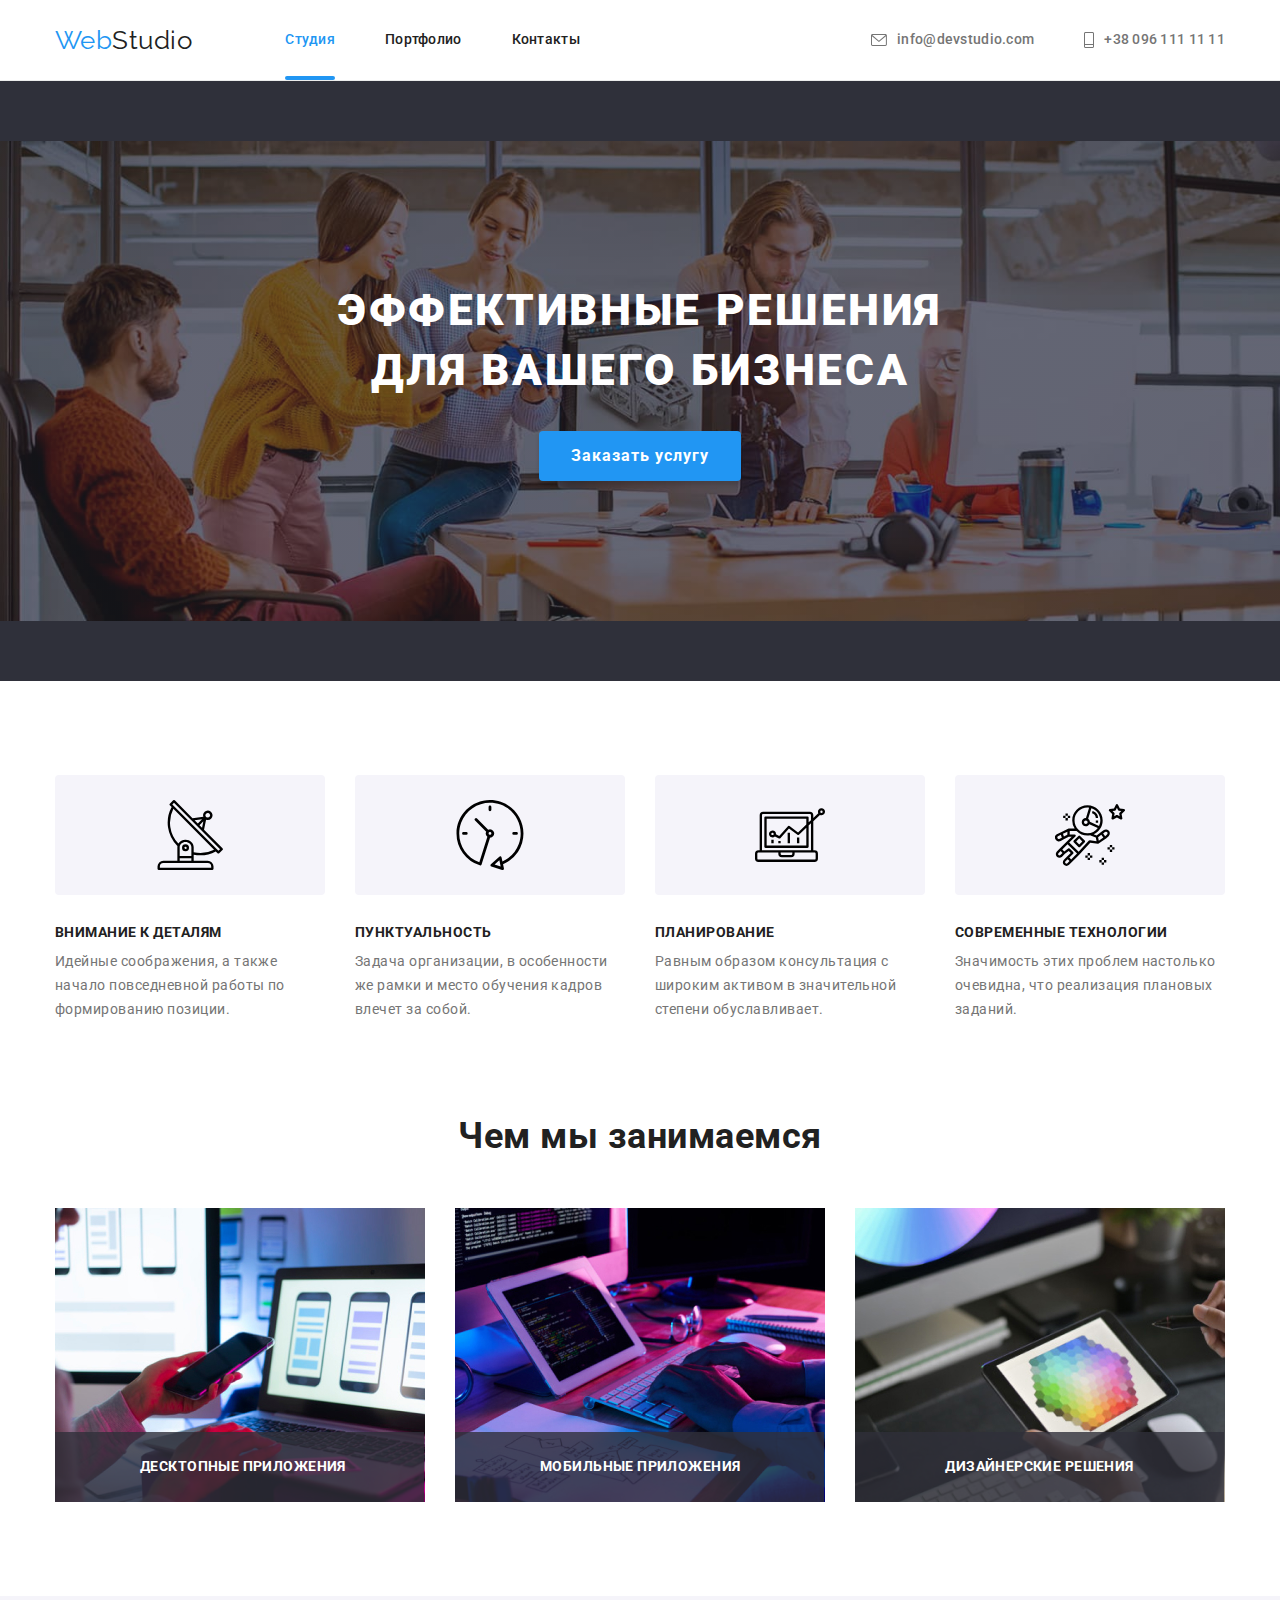
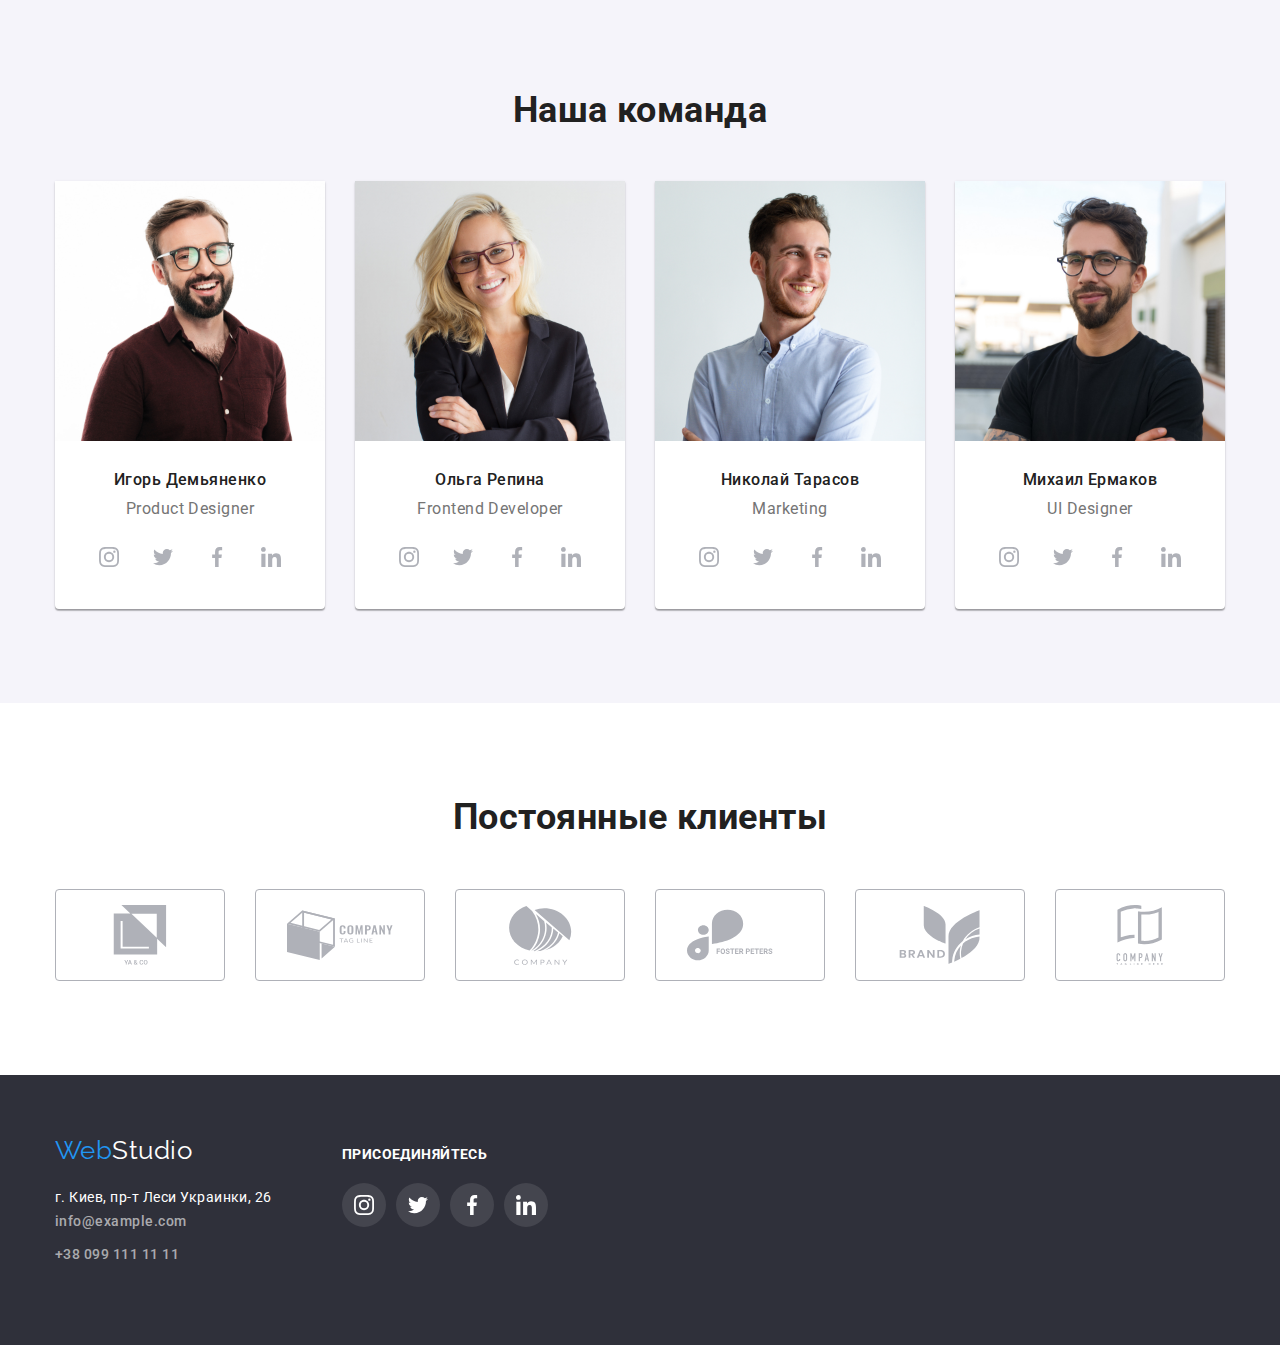
==== commit 1effccbc: "Вносит анимацию на ссылки и кнопки" ====
--- a/index.html
+++ b/index.html
@@ -43,7 +43,7 @@
                         <li class="item">
                             <a
                                 href="mailto:info@devstudio.com"
-                                class="auth-nav-link"
+                                class="auth-nav-link link"
                             >
                                 <svg class="mail-icon" width="16" height="12">
                                     <use
@@ -53,7 +53,7 @@
                             </a>
                         </li>
                         <li class="item">
-                            <a href="tel:+380961111111" class="auth-nav-link"
+                            <a href="tel:+380961111111" class="auth-nav-link link"
                                 ><svg class="tel-icon" width="10" height="16">
                                     <use
                                         href="./images/icons.svg#icon-tell"
@@ -510,7 +510,7 @@
                     <h3 class="section-big">Постоянные клиенты</h3>
                     <ul class="list company">
                         <li class="company-list">
-                            <a href="" class="company-link">
+                            <a href="" class="company-link link">
                                 <svg
                                     class="company-icon"
                                     width="106"
@@ -523,7 +523,7 @@
                             </a>
                         </li>
                         <li class="company-list">
-                            <a href="" class="company-link">
+                            <a href="" class="company-link link">
                                 <svg
                                     class="company-icon"
                                     width="106"
@@ -536,7 +536,7 @@
                             </a>
                         </li>
                         <li class="company-list">
-                            <a href="" class="company-link">
+                            <a href="" class="company-link link">
                                 <svg
                                     class="company-icon"
                                     width="106"
@@ -549,7 +549,7 @@
                             </a>
                         </li>
                         <li class="company-list">
-                            <a href="" class="company-link">
+                            <a href="" class="company-link link">
                                 <svg
                                     class="company-icon"
                                     width="106"
@@ -562,7 +562,7 @@
                             </a>
                         </li>
                         <li class="company-list">
-                            <a href="" class="company-link">
+                            <a href="" class="company-link link">
                                 <svg
                                     class="company-icon"
                                     width="106"
@@ -575,7 +575,7 @@
                             </a>
                         </li>
                         <li class="company-list">
-                            <a href="" class="company-link">
+                            <a href="" class="company-link link">
                                 <svg
                                     class="company-icon"
                                     width="106"
--- a/css/styles.css
+++ b/css/styles.css
@@ -32,6 +32,7 @@
     text-decoration: none;
     outline: none;
     display: inline-block;
+    transition: 250ms cubic-bezier(0.4, 0, 0.2, 1);
 }
 
 a {
@@ -57,6 +58,7 @@
     cursor: pointer;
     outline: none;
     border: none;
+    transition: 250ms cubic-bezier(0.4, 0, 0.2, 1);
 }
 
 .section {
@@ -104,6 +106,7 @@
     clip: rect(0 0 0 0);
     overflow: hidden;
 }
+
 
 /* Шапка и подвал */
 
@@ -200,7 +203,7 @@
     align-items: center;
 }
 
-.auth-nav .item:not(last-child) {
+.auth-nav .item:not(:last-child) {
     margin-right: 50px;
 }
 
@@ -420,7 +423,7 @@
 }
 .work-product {
     position: relative;
-    display: inline-block;
+    display: block;
 }
 
 .work-product .product-name {
@@ -440,13 +443,11 @@
 
     background: rgba(47, 48, 58, 0.8);
     padding: 27px 85px 27px 85px;
-
-
-}
-
-.product-name{
+}
+
+.product-name {
     display: inline-block;
-    white-space: nowrap; 
+    white-space: nowrap;
 }
 
 .work .work-item:not(:last-child) {
@@ -634,6 +635,36 @@
     margin-right: 0;
 }
 
+.site-images {
+    position: relative;
+    overflow: hidden;
+}
+
+.text-combining {
+    position: absolute;
+    display: block;
+    box-sizing: content-box;
+    bottom: 0;
+
+    width: 322px;
+    height: 168px;
+    font-size: 18px;
+    line-height: 1.55;
+    letter-spacing: 0.03em;
+    padding: 63px 24px 63px 24px;
+
+    background: rgba(33, 150, 243, 0.9);
+    color: var(--white);
+
+    transform: translateY(100%);
+    transition: 250ms cubic-bezier(0.4, 0, 0.2, 1);
+}
+
+.item-link:hover .text-combining {
+    transform: translateY(0);
+    opacity: 1;
+}
+
 .line-item {
     border: 1px solid #eeeeee;
     border-top: none;
@@ -677,7 +708,7 @@
     background-color: rgba(0, 0, 0, 0.2);
 }
 
-.backdrop.is-hidden{
+.backdrop.is-hidden {
     opacity: 0;
     pointer-events: none;
 }
@@ -697,12 +728,9 @@
     box-shadow: 0px 1px 3px rgba(0, 0, 0, 0.12), 0px 1px 1px rgba(0, 0, 0, 0.14),
         0px 2px 1px rgba(0, 0, 0, 0.2);
     border-radius: 4px;
-
-    
 }
 
 .modal-button {
-    
     width: 30px;
     height: 30px;
 
@@ -711,12 +739,8 @@
     border-radius: 50%;
     margin-top: 8px;
     margin-right: 8px;
-
-
-}
-
-.modal-icons{
+}
+
+.modal-icons {
     fill: var(--title-text-color);
 }
-
-
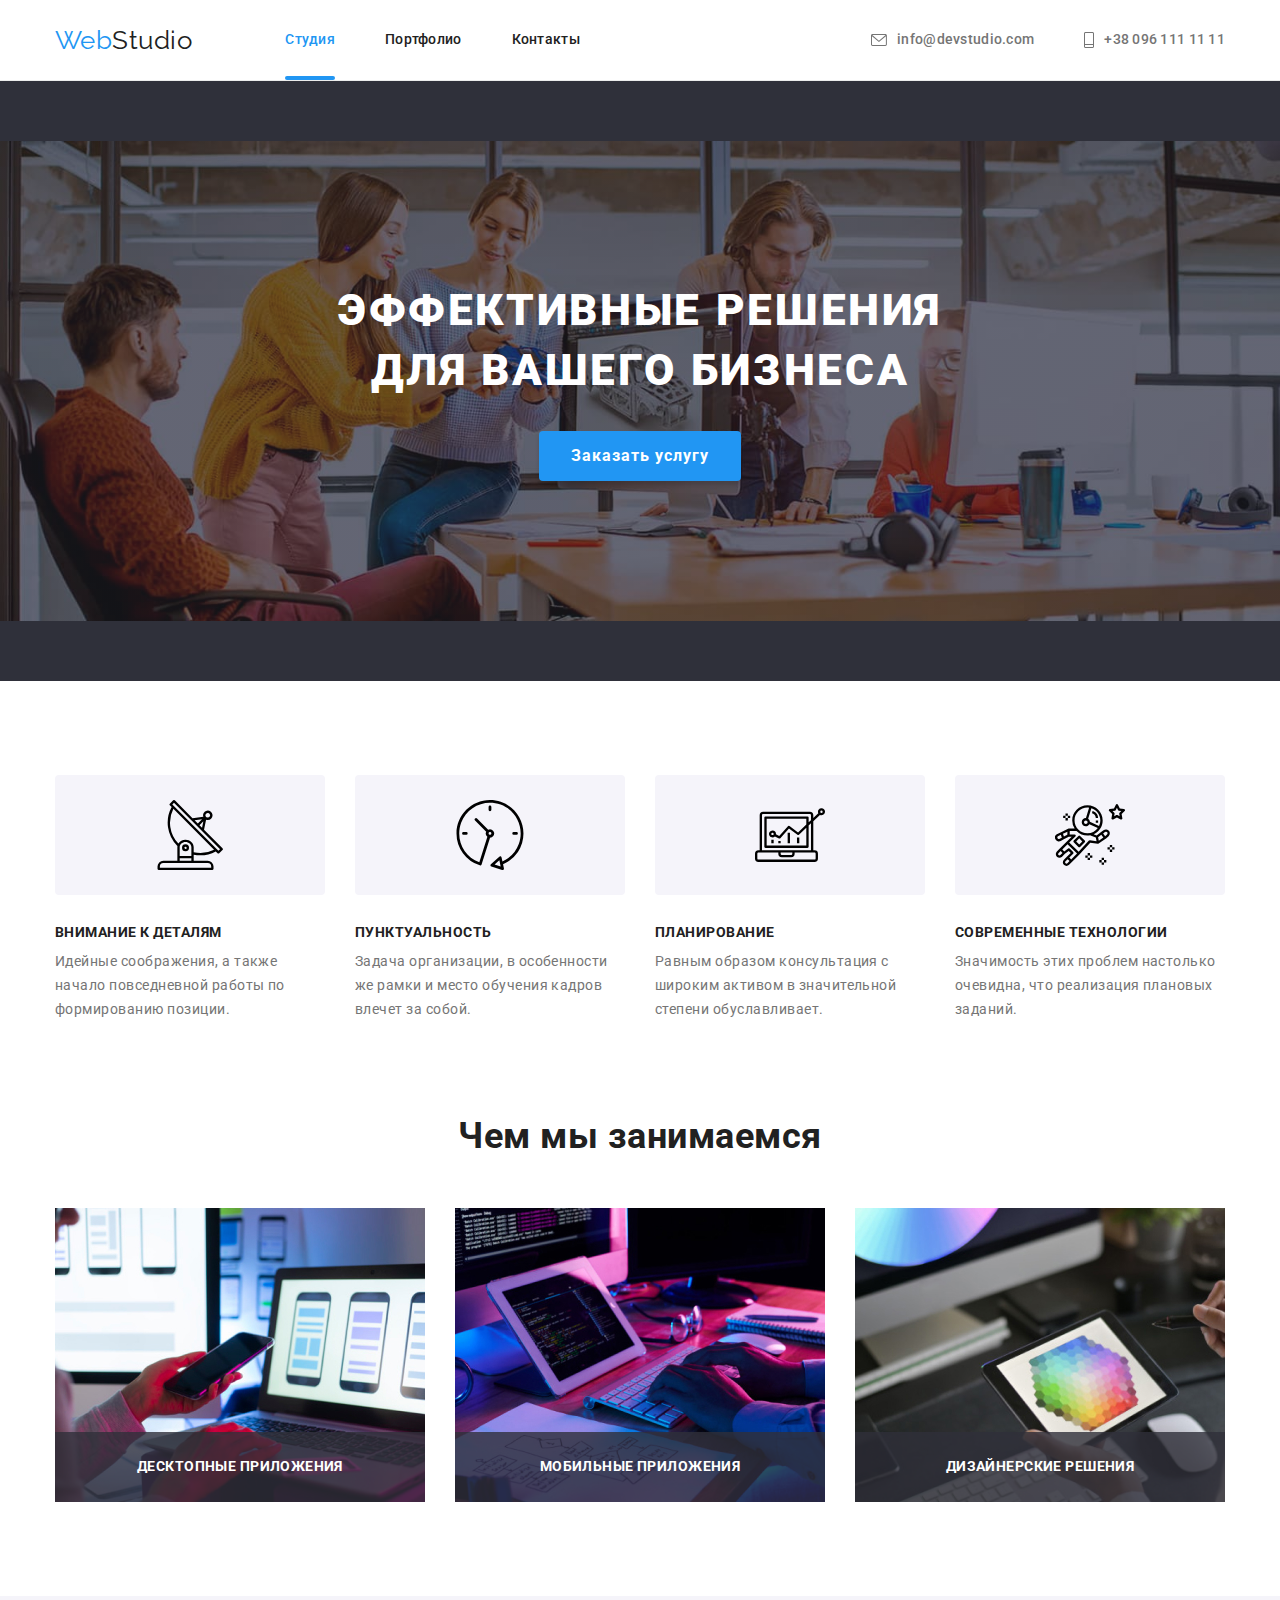
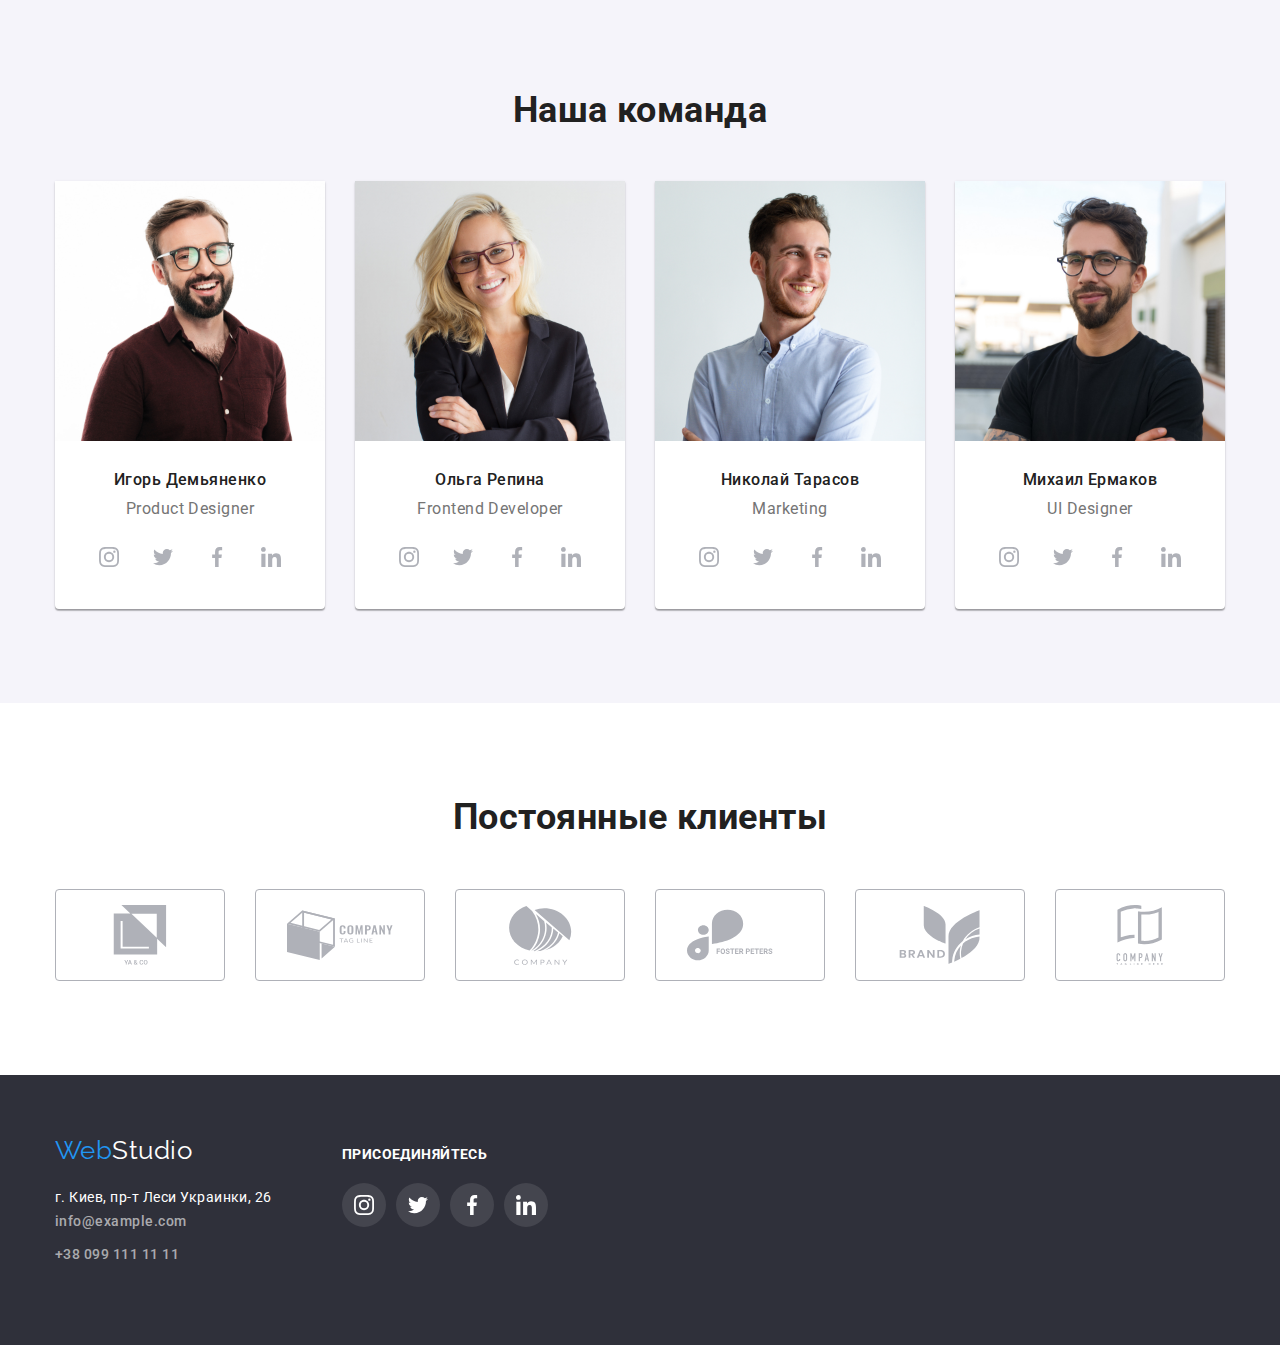
==== commit 04aac3eb: "Притер" ====
--- a/index.html
+++ b/index.html
@@ -53,7 +53,9 @@
                             </a>
                         </li>
                         <li class="item">
-                            <a href="tel:+380961111111" class="auth-nav-link link"
+                            <a
+                                href="tel:+380961111111"
+                                class="auth-nav-link link"
                                 ><svg class="tel-icon" width="10" height="16">
                                     <use
                                         href="./images/icons.svg#icon-tell"
--- a/css/styles.css
+++ b/css/styles.css
@@ -32,7 +32,6 @@
     text-decoration: none;
     outline: none;
     display: inline-block;
-    transition: 250ms cubic-bezier(0.4, 0, 0.2, 1);
 }
 
 a {
@@ -51,21 +50,17 @@
 
     margin-left: auto;
     margin-right: auto;
-
-    /* outline: 2px solid tomato;ы */
 }
 .button {
     cursor: pointer;
     outline: none;
     border: none;
-    transition: 250ms cubic-bezier(0.4, 0, 0.2, 1);
+    transition: transform 250ms cubic-bezier(0.4, 0, 0.2, 1);
 }
 
 .section {
     padding-top: 94px;
     padding-bottom: 94px;
-
-    /* background-color: tomato; */
 }
 .section.no-padding {
     padding-top: 0;
@@ -107,7 +102,6 @@
     overflow: hidden;
 }
 
-
 /* Шапка и подвал */
 
 .logo {
@@ -158,8 +152,8 @@
     display: block;
     padding-top: 32px;
     padding-bottom: 32px;
-
     color: var(--title-text-color);
+    transition: color 250ms cubic-bezier(0.4, 0, 0.2, 1);
 }
 .site-nav .link:active,
 .site-nav .link:focus,
@@ -190,6 +184,7 @@
     display: flex;
     align-items: center;
     color: var(--primary-text-color);
+    transition: color 250ms cubic-bezier(0.4, 0, 0.2, 1);
 }
 
 .auth-nav-link:hover,
@@ -214,10 +209,11 @@
 }
 
 .contact {
-    color: var(--title-text-color);
     font-size: 14px;
     line-height: 1.14;
     font-weight: 500;
+
+    color: var(--title-text-color);
 }
 
 .contact .mail:focus,
@@ -250,6 +246,8 @@
     font-size: 14px;
     line-height: 1.71;
 
+    margin-right: 70px;
+
     color: var(--white);
     display: inline-block;
     margin-top: 0;
@@ -257,25 +255,20 @@
 }
 
 .contact .contact-mail-down {
+    display: inline-block;
     font-size: 14px;
     line-height: 1.71;
 
+    margin-top: 0;
+    margin-bottom: 9px;
     color: var(--white-link);
-    display: inline-block;
-    margin-top: 0;
-    margin-bottom: 9px;
+
+    transition: color 250ms cubic-bezier(0.4, 0, 0.2, 1);
 }
 
 .flex-footer {
     display: flex;
     align-items: baseline;
-}
-
-.adds {
-    margin-right: 70px;
-}
-
-.plea {
 }
 
 .plea-title {
@@ -304,13 +297,16 @@
 
 .social-link {
     display: inline-flex;
+    align-items: center;
+    justify-content: center;
+
     width: 44px;
     height: 44px;
-    align-items: center;
-    justify-content: center;
     border-radius: 50%;
 
     background-color: rgba(255, 255, 255, 0.1);
+
+    transition: background-color 250ms cubic-bezier(0.4, 0, 0.2, 1);
 }
 
 .social .social-link:hover,
@@ -339,8 +335,6 @@
     background-repeat: no-repeat;
     background-position: center;
     background-size: contain;
-
-    /* outline: 1px solid tomato; */
 }
 
 .hero-title {
@@ -428,21 +422,22 @@
 
 .work-product .product-name {
     position: absolute;
-    box-sizing: content-box;
+    display: flex;
+    align-items: center;
+    justify-content: center;
+    text-align: center;
+
+    left: 0;
     bottom: 0;
-
-    color: var(--white);
-    width: 199px;
-    height: 16px;
-
+    width: 100%;
+    height: 70px;
     font-size: 14px;
     line-height: 1.14;
-    text-align: center;
     letter-spacing: 0.03em;
+
     text-transform: uppercase;
-
-    background: rgba(47, 48, 58, 0.8);
-    padding: 27px 85px 27px 85px;
+    color: var(--white);
+    background-color: rgba(47, 48, 58, 0.8);
 }
 
 .product-name {
@@ -525,15 +520,18 @@
 
 .social-team-link {
     display: inline-flex;
+    justify-content: center;
+    align-items: center;
+
     width: 44px;
     height: 44px;
     border-radius: 50%;
-    justify-content: center;
-    align-items: center;
 }
 
 .social-team-list .social-team-link .social-team-icon {
     fill: var(--title-accent-color);
+    transition: fill 250ms cubic-bezier(0.4, 0, 0.2, 1),
+        background-color 250ms cubic-bezier(0.4, 0, 0.2, 1);
 }
 
 .social-team-list .social-team-link:hover .social-team-icon,
@@ -563,8 +561,11 @@
     justify-content: center;
     align-items: center;
     border-radius: 4px;
-
+}
+
+.company-icon {
     fill: var(--blue-gray);
+    transition: fill 250ms cubic-bezier(0.4, 0, 0.2, 1);
 }
 
 .company-link:hover .company-icon,
@@ -585,17 +586,20 @@
 }
 
 .site-option .site-option-button {
-    background-color: var(--title-background-color);
-    color: var(--title-text-color);
     font-family: Roboto, sans-serif;
     font-size: 16px;
     line-height: 1.62;
     font-weight: 500;
     border-radius: 4px;
-
     padding: 6px 22px;
     min-width: 73px;
     max-width: 145px;
+
+    background-color: var(--title-background-color);
+    color: var(--title-text-color);
+
+    transition: color 250ms cubic-bezier(0.4, 0, 0.2, 1),
+        background-color 250ms cubic-bezier(0.4, 0, 0.2, 1);
 }
 
 .site-option .item-button:not(:last-child) {
@@ -657,7 +661,7 @@
     color: var(--white);
 
     transform: translateY(100%);
-    transition: 250ms cubic-bezier(0.4, 0, 0.2, 1);
+    transition: transform 250ms cubic-bezier(0.4, 0, 0.2, 1);
 }
 
 .item-link:hover .text-combining {
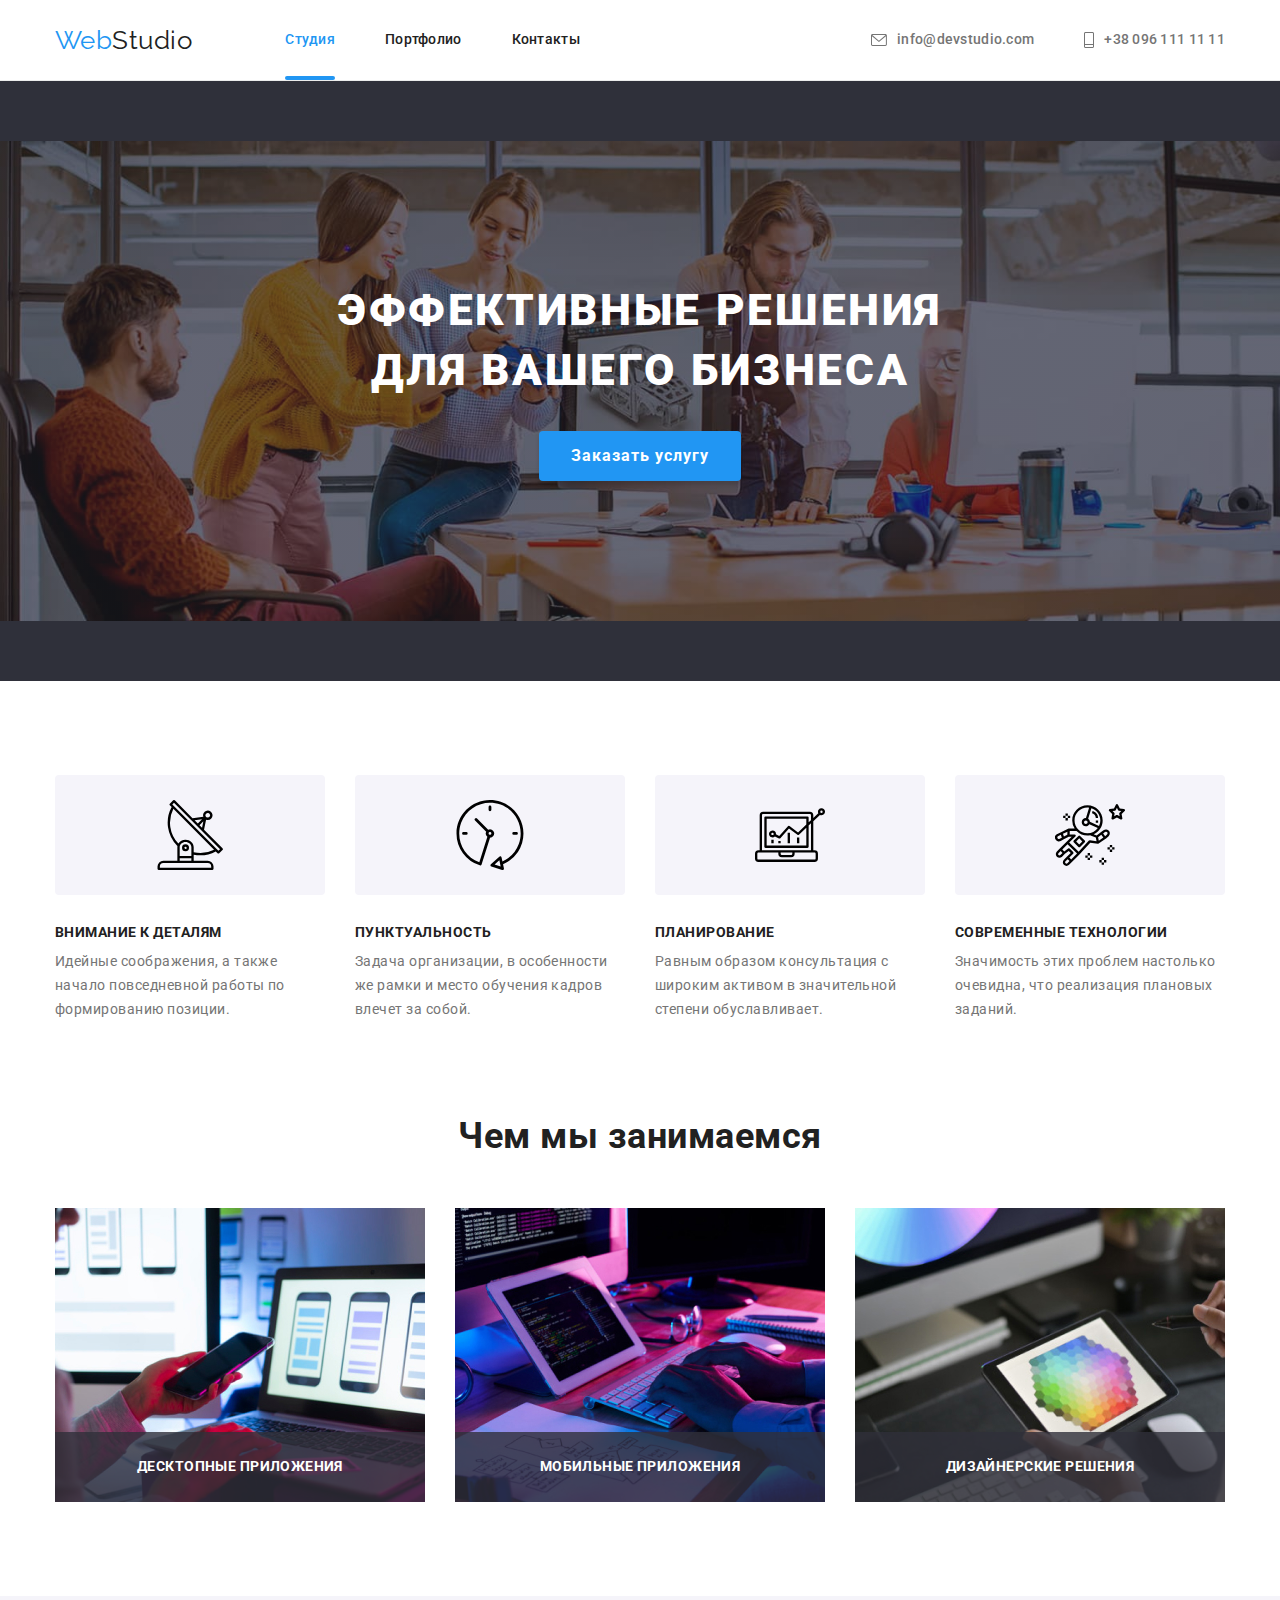
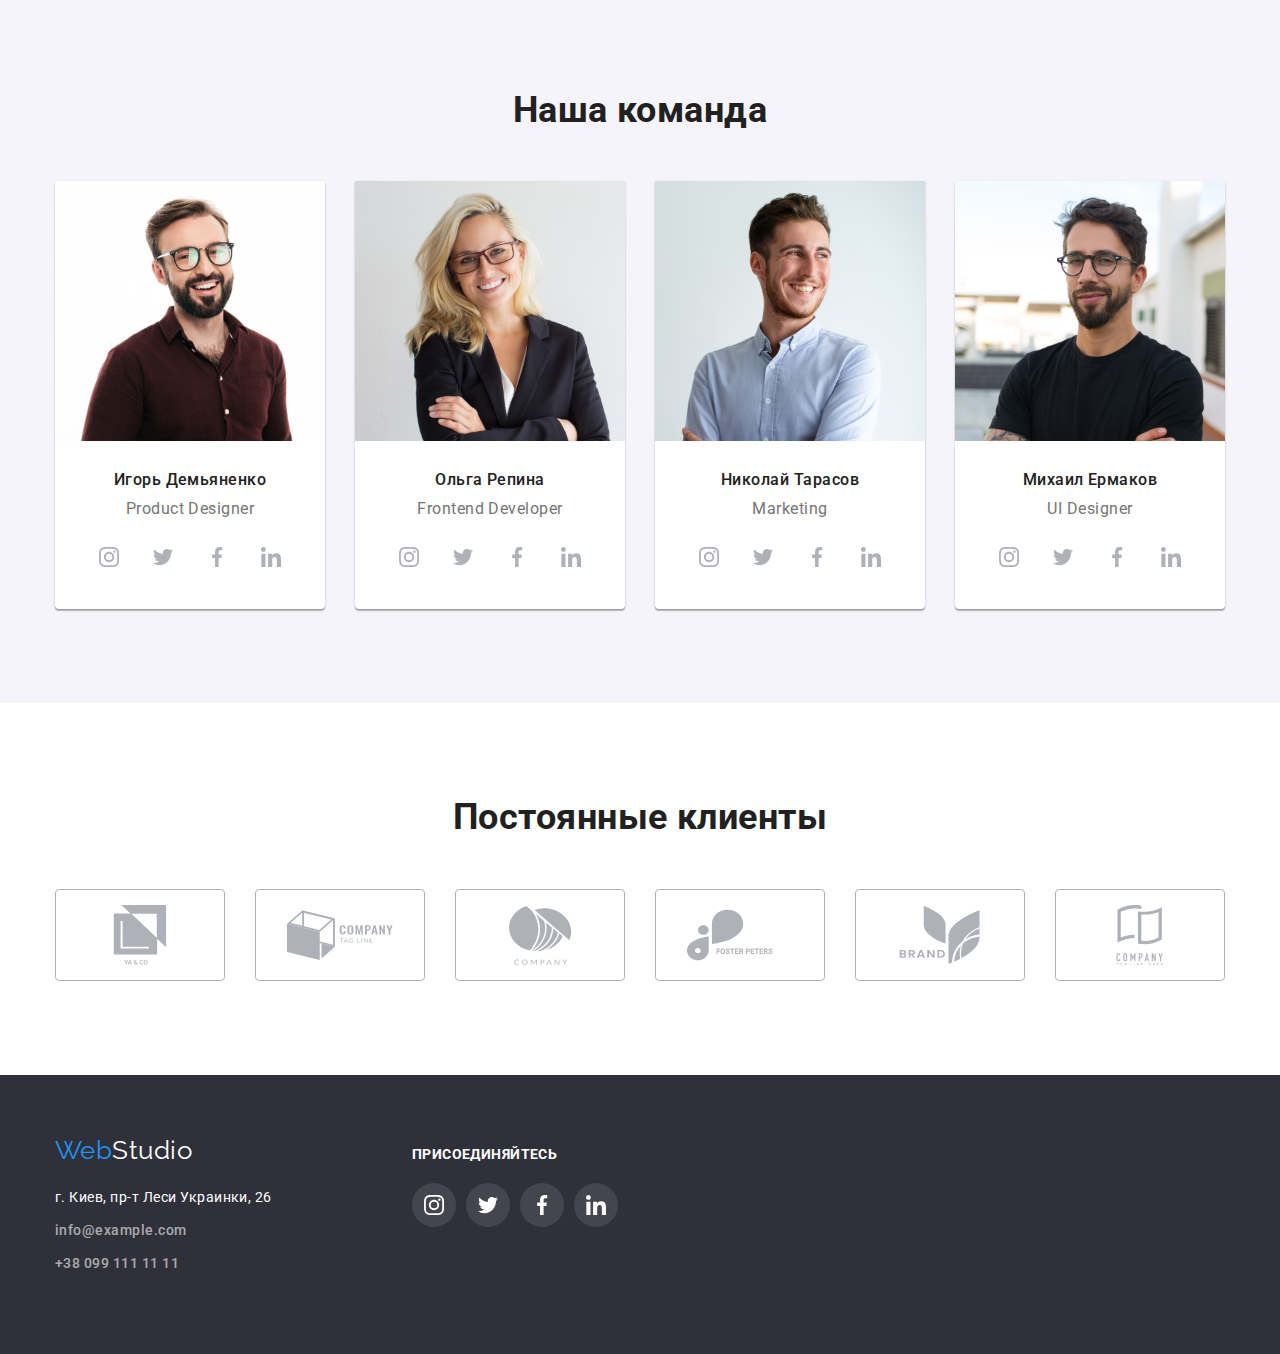
==== commit 8e7843c5: "Правки в модалке" ====
--- a/index.html
+++ b/index.html
@@ -602,7 +602,7 @@
                     >
                     <address class="adds-like">
                         <p class="list">
-                            <span class="adds-item"
+                            <span class="adds"
                                 >г. Киев, пр-т Леси Украинки, 26</span
                             >
                         </p>
--- a/css/styles.css
+++ b/css/styles.css
@@ -710,6 +710,8 @@
     width: 100%;
     height: 100%;
     background-color: rgba(0, 0, 0, 0.2);
+
+    transition: 250ms cubic-bezier(0.4, 0, 0.2, 1);
 }
 
 .backdrop.is-hidden {
@@ -732,6 +734,8 @@
     box-shadow: 0px 1px 3px rgba(0, 0, 0, 0.12), 0px 1px 1px rgba(0, 0, 0, 0.14),
         0px 2px 1px rgba(0, 0, 0, 0.2);
     border-radius: 4px;
+
+    
 }
 
 .modal-button {
@@ -743,6 +747,8 @@
     border-radius: 50%;
     margin-top: 8px;
     margin-right: 8px;
+
+   
 }
 
 .modal-icons {
